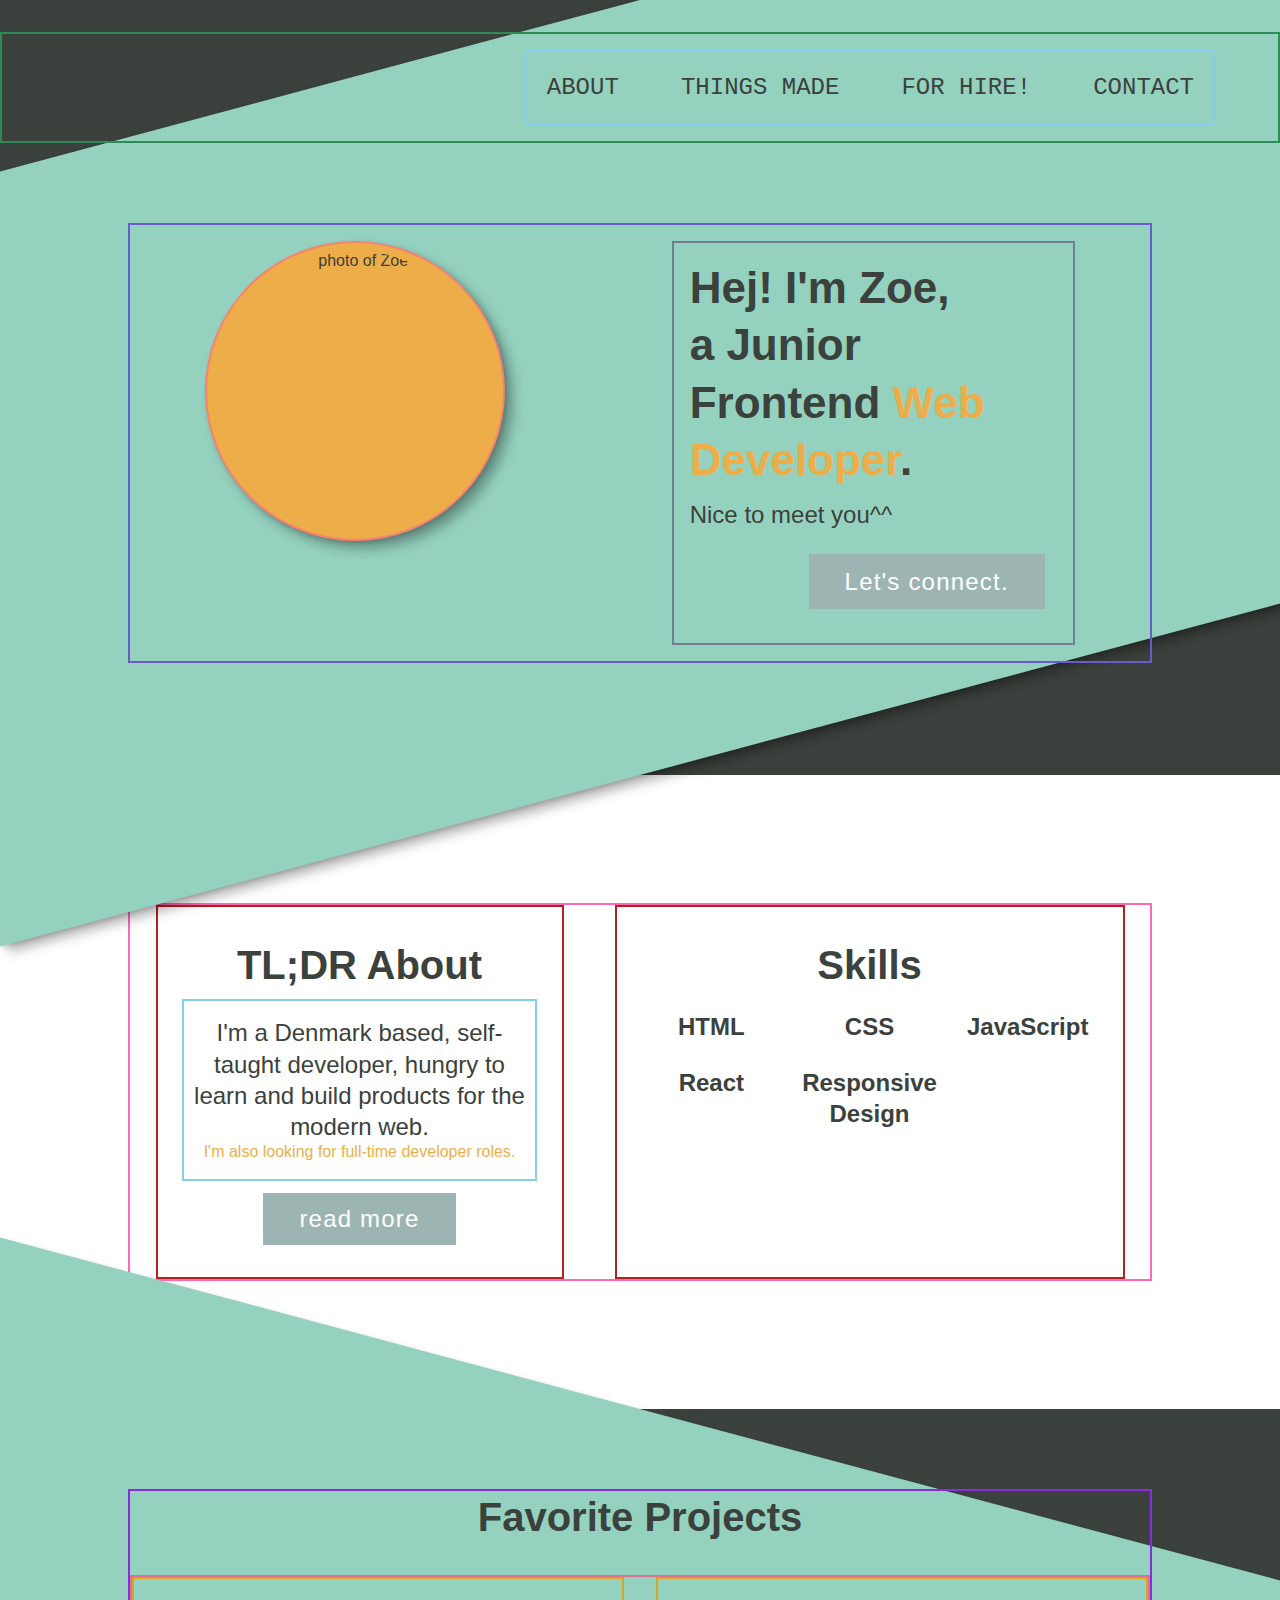
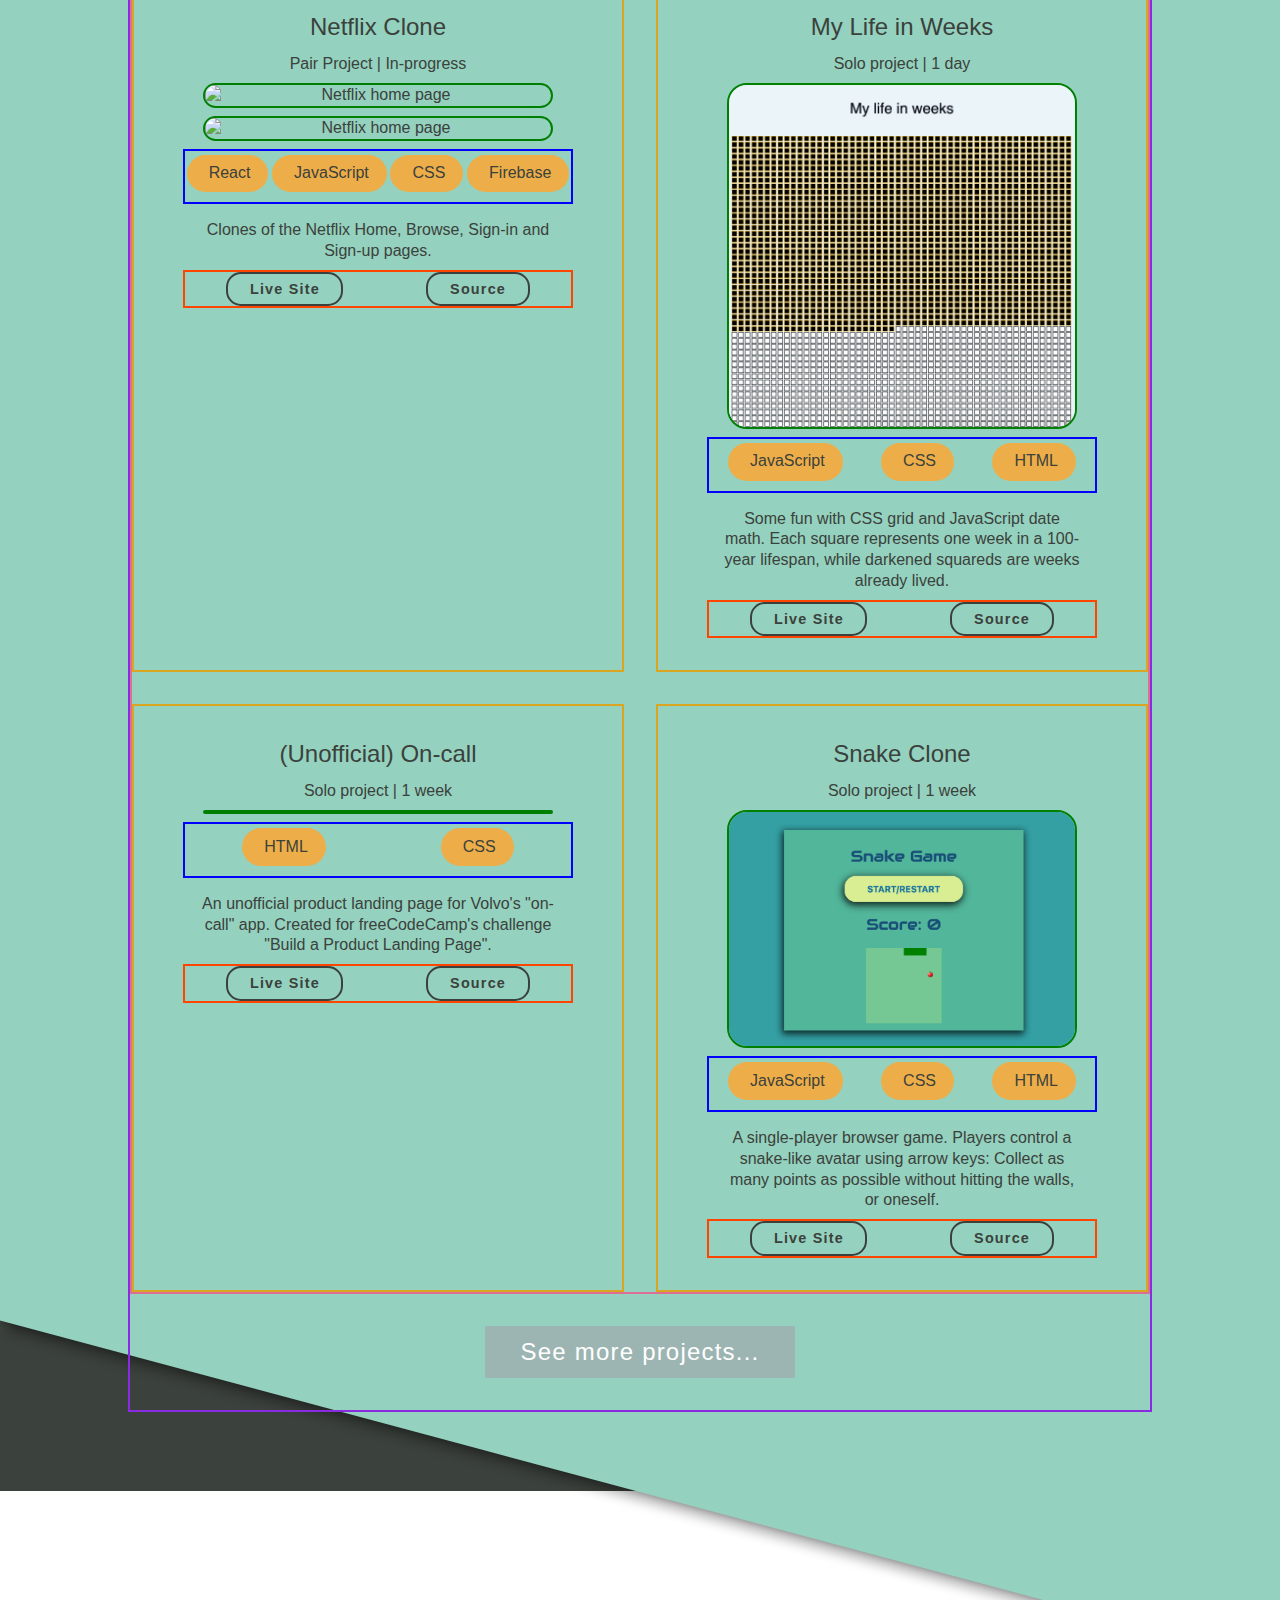
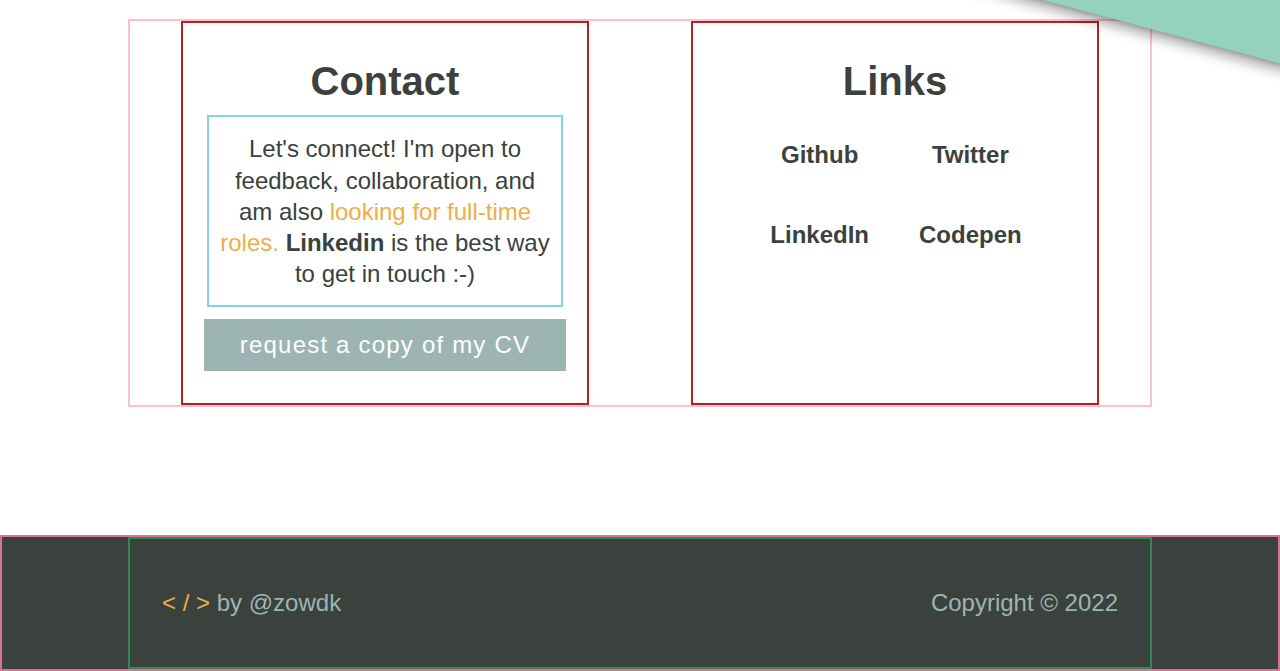
==== index.html @ 0bb4662d "add project thumbnails to home page" ====
<!DOCTYPE html>
<html lang="en">
  <head>
    <meta charset="UTF-8" />
    <meta http-equiv="X-UA-Compatible" content="IE=edge" />
    <meta name="viewport" content="width=device-width, initial-scale=1.0" />
    <title>💻 Home Page</title>
    <link rel="stylesheet" href="./css/styles.css" />

    <!-- font awesome icons go here -->
    <script
      src="https://kit.fontawesome.com/7f3b3d32f3.js"
      crossorigin="anonymous"
    ></script>
  </head>
  <body>
    <div class="diagonal-box-left">
      <div class="diagonal-box-left--content">
        <header>
          <!-- Navigation -->
          <nav class="nav">
            <ul class="nav__list flex">
              <li class="nav__list-item">
                <a href="#about" class="nav__link">About</a>
              </li>
              <li class="nav__list-item">
                <a href="./pages/projects.html" class="nav__link"
                  >Things Made</a
                >
              </li>
              <li class="nav__list-item">
                <a href="./pages/hire-me.html" class="nav__link">For hire!</a>
              </li>
              <li class="nav__list-item">
                <a href="#contact" class="nav__link">Contact</a>
              </li>
            </ul>
          </nav>
        </header>
        <!-- Section Intro -->
        <section class="section__intro" id="#">
          <div class="container-inner container-inner--hero">
            <div class="hero-content flex">
              <!-- <div class="hero-box__img"> -->
              <img
                class="hero-box__img"
                src="./img/misc/devzoe.jpg"
                alt="photo of Zoe"
              />
              <!-- </div> -->
              <div class="hero-box__text flex">
                <h1 class="section__title section__title--intro">
                  Hej! I'm Zoe, <br />
                  a Junior Frontend <span>Web Developer</span>.
                </h1>
                <p class="section__subtitle section__subtitle--intro">
                  Nice to meet you^^
                </p>
                <a href="#contact" class="btn btn-connect">Let's connect.</a>
              </div>
            </div>
          </div>
        </section>
      </div>
    </div>

    <!-- Section About -->

    <section class="section__about bg-light" id="about">
      <div class="container-inner container-inner--about flex">
        <!-- about -->
        <div class="about-box flex">
          <div class="about-box--title flex">
            <h2>TL;DR About</h2>
          </div>
          <div class="about-box--content">
            <div class="textbox">
              <p class="text-about">
                I'm a Denmark based, self-taught developer, hungry to learn and
                build products for the modern web.
              </p>
              <a class="link__hire-me accent-link" href="./pages/hire-me.html"
                ><p>I'm also looking for full-time developer roles.</p></a
              >
            </div>
          </div>
          <a href="./pages/about.html">
            <button class="btn btn--read-more">read more</button>
          </a>
        </div>
        <!-- skills -->
        <div class="skills-box flex">
          <div class="skills-box--title">
            <h2>Skills</h2>
          </div>
          <div class="skills-box--content">
            <div class="skills-table grid">
              <div class="skills-box-small flex">
                <i class="fa-brands fa-html5 skill-icon"></i>
                <h3 class="skill-name">HTML</h3>
              </div>
              <div class="skills-box-small flex">
                <i class="fa-brands fa-css3-alt skill-icon"></i>
                <h3 class="skill-name">CSS</h3>
              </div>
              <div class="skills-box-small flex">
                <i class="fa-brands fa-square-js skill-icon"></i>
                <h3 class="skill-name">JavaScript</h3>
              </div>
              <div class="skills-box-small flex">
                <i class="fab fa-react skill-icon"></i>
                <h3 class="skill-name">React</h3>
              </div>
              <div class="skills-box-small flex">
                <i class="fas fa-mobile-alt skill-icon"></i>
                <h3 class="skill-name">Responsive Design</h3>
              </div>
              <!-- <div class="skills-box-small flex">
                <i class="fas fa-universal-access skill-icon"></i>
                <h3 class="skill-name">Accessibility</h3>
              </div> -->
            </div>
            <!-- <a href="./pages/hire-me.html">
              <button class="btn btn--hire-me">things I'm good at</button>
            </a> -->
          </div>
        </div>
      </div>
    </section>

    <!-- Section Favorite Projects -->
    <div class="diagonal-box-right">
      <div class="diagonal-box-right--content">
        <section id="projects" class="featured-projects">
          <div class="container-inner container-inner--featured-projects">
            <div class="featured-projects--title">
              <h2 class="section__title">Favorite Projects</h2>
            </div>

            <div class="featured-projects--content grid">
              <!-- project 1 -->
              <div class="project-box flex">
                <div class="project-box-header">
                  <p class="project-header">Netflix Clone</p>
                  <p class="project-subheader">Pair Project | In-progress</p>
                </div>
                <!-- <div class="project-box-img-container"> -->
                <img
                  class="project-box-img-container project-box-img"
                  src="./img/projects/netflix-home.png"
                  alt="Netflix home page"
                />
                <img
                  class="project-box-img-container project-box-img"
                  src="./img/projects/netflix-sign-in.png"
                  alt="Netflix home page"
                />
                <!-- </div> -->
                <div class="project-box-tech-stack flex">
                  <div class="tech-icon flex">
                    <i class="fa-brands fa-react"></i>
                    <p class="tech-icon--name">React</p>
                  </div>
                  <div class="tech-icon flex">
                    <i class="fa-brands fa-square-js"></i>
                    <p class="tech-icon--name">JavaScript</p>
                  </div>
                  <div class="tech-icon flex">
                    <i class="fa-brands fa-css3-alt"></i>
                    <p class="tech-icon--name">CSS</p>
                  </div>
                  <div class="tech-icon flex">
                    <i class="fa-solid fa-fire"></i>
                    <p class="tech-icon--name">Firebase</p>
                  </div>
                </div>
                <div class="project-box-description-container">
                  <p class="project-box-description">
                    Clones of the Netflix Home, Browse, Sign-in and Sign-up
                    pages.
                  </p>
                </div>
                <div class="project-box-btn-container flex">
                  <a href="#" target="_blank">
                    <button class="btn project-btn">
                      <div class="btn-icon">
                        <i class="fa-regular fa-share-from-square"></i>
                      </div>
                      <p>Live Site</p>
                    </button>
                  </a>
                  <a href="#" target="_blank">
                    <button class="btn project-btn">
                      <div class="btn-icon">
                        <i class="fa-brands fa-github"></i>
                      </div>
                      <p>Source</p>
                    </button>
                  </a>
                </div>
              </div>

              <!-- project 2 -->
              <div class="project-box flex">
                <div class="project-box-header">
                  <p class="project-header">My Life in Weeks</p>
                  <p class="project-subheader">Solo project | 1 day</p>
                </div>
                <!-- <div class="project-box-img-container"> -->
                <img
                  class="project-box-img-container project-box-img"
                  src="./img/projects/my-life-in-weeks.png"
                  alt=""
                />
                <!-- </div> -->
                <div class="project-box-tech-stack flex">
                  <div class="tech-icon flex">
                    <i class="fa-brands fa-square-js"></i>
                    <p class="tech-icon--name">JavaScript</p>
                  </div>
                  <div class="tech-icon flex">
                    <i class="fa-brands fa-css3-alt"></i>
                    <p class="tech-icon--name">CSS</p>
                  </div>
                  <div class="tech-icon flex">
                    <i class="fa-brands fa-html5"></i>
                    <p class="tech-icon--name">HTML</p>
                  </div>
                </div>
                <div class="project-box-description-container">
                  <p class="project-box-description">
                    Some fun with CSS grid and JavaScript date math. Each square
                    represents one week in a 100-year lifespan, while darkened
                    squareds are weeks already lived.
                  </p>
                </div>
                <div class="project-box-btn-container flex">
                  <a href="#" target="_blank">
                    <button class="btn project-btn">
                      <div class="btn-icon">
                        <i class="fa-regular fa-share-from-square"></i>
                      </div>
                      <p>Live Site</p>
                    </button>
                  </a>
                  <a href="#" target="_blank">
                    <button class="btn project-btn">
                      <div class="btn-icon">
                        <i class="fa-brands fa-github"></i>
                      </div>
                      <p>Source</p>
                    </button>
                  </a>
                </div>
              </div>

              <!-- project 3 -->
              <div class="project-box flex">
                <div class="project-box-header">
                  <p class="project-header">(Unofficial) On-call</p>
                  <p class="project-subheader">Solo project | 1 week</p>
                </div>
                <!-- <div class="project-box-img-container"> -->
                <img
                  class="project-box-img-container project-box-img"
                  src="./img/projects/on-call.png"
                  alt=""
                />
                <!-- </div> -->
                <div class="project-box-tech-stack flex">
                  <div class="tech-icon flex">
                    <i class="fa-brands fa-html5"></i>
                    <p class="tech-icon--name">HTML</p>
                  </div>
                  <div class="tech-icon flex">
                    <i class="fa-brands fa-css3-alt"></i>
                    <p class="tech-icon--name">CSS</p>
                  </div>
                </div>
                <div class="project-box-description-container">
                  <p class="project-box-description">
                    An unofficial product landing page for Volvo's "on-call"
                    app. Created for freeCodeCamp's challenge "Build a Product
                    Landing Page".
                  </p>
                </div>
                <div class="project-box-btn-container flex">
                  <a href="#" target="_blank">
                    <button class="btn project-btn">
                      <div class="btn-icon">
                        <i class="fa-regular fa-share-from-square"></i>
                      </div>
                      <p>Live Site</p>
                    </button>
                  </a>
                  <a href="#" target="_blank">
                    <button class="btn project-btn">
                      <div class="btn-icon">
                        <i class="fa-brands fa-github"></i>
                      </div>
                      <p>Source</p>
                    </button>
                  </a>
                </div>
              </div>

              <!-- project 4 -->
              <div class="project-box flex">
                <div class="project-box-header">
                  <p class="project-header">Snake Clone</p>
                  <p class="project-subheader">Solo project | 1 week</p>
                </div>
                <!-- <div class="project-box-img-container"> -->
                <img
                  class="project-box-img-container project-box-img"
                  src="./img/projects/snake-game.png"
                  alt=""
                />
                <!-- </div> -->
                <div class="project-box-tech-stack flex">
                  <div class="tech-icon flex">
                    <i class="fa-brands fa-square-js"></i>
                    <p class="tech-icon--name">JavaScript</p>
                  </div>
                  <div class="tech-icon flex">
                    <i class="fa-brands fa-css3-alt"></i>
                    <p class="tech-icon--name">CSS</p>
                  </div>
                  <div class="tech-icon flex">
                    <i class="fa-brands fa-html5"></i>
                    <p class="tech-icon--name">HTML</p>
                  </div>
                </div>
                <div class="project-box-description-container">
                  <p class="project-box-description">
                    A single-player browser game. Players control a snake-like
                    avatar using arrow keys: Collect as many points as possible
                    without hitting the walls, or oneself.
                  </p>
                </div>
                <div class="project-box-btn-container flex">
                  <a href="#" target="_blank">
                    <button class="btn project-btn">
                      <div class="btn-icon">
                        <i class="fa-regular fa-share-from-square"></i>
                      </div>
                      <p>Live Site</p>
                    </button>
                  </a>
                  <a href="#" target="_blank">
                    <button class="btn project-btn">
                      <div class="btn-icon">
                        <i class="fa-brands fa-github"></i>
                      </div>
                      <p>Source</p>
                    </button>
                  </a>
                </div>
              </div>
            </div>

            <!-- see more projects? -->
            <div class="project-box-footer">
              <a href="#">
                <button class="btn btn-portfolio">See more projects...</button>
              </a>
            </div>
          </div>
        </section>
      </div>
    </div>

    <!-- Section Contact -->
    <section class="section__contact bg-light" id="contact">
      <div class="container-inner container-inner--contact flex">
        <!-- Contact -->
        <div class="contact-box flex">
          <div class="contact-box--title">
            <h2>Contact</h2>
          </div>
          <div class="contact-box--content">
            <div class="textbox">
              <p class="text-contact">
                Let's connect! I'm open to feedback, collaboration, and am
                also<a class="link__hire-me" href="./pages/hire-me.html">
                  looking for full-time roles.</a
                >

                <a href="https://www.linkedin.com/in/zoemolivier/"
                  ><strong>Linkedin</strong></a
                >
                is the best way to get in touch :-)
              </p>
            </div>
          </div>
          <a href="#">
            <button class="btn btn--contact">request a copy of my CV</button>
          </a>
        </div>
        <!-- Links -->
        <div class="links-box flex">
          <div class="links-box--title">
            <h2>Links</h2>
          </div>
          <div class="links-box--content">
            <div class="links-table grid">
              <a href="https://github.com/zowdk">
                <div class="link-box-small flex">
                  <i class="fa-brands fa-github social-icon"></i>
                  <h3 class="link-name">Github</h3>
                </div>
              </a>
              <a href="https://twitter.com/zowdk">
                <div class="link-box-small flex">
                  <i class="fa-brands fa-twitter social-icon"></i>
                  <h3 class="link-name">Twitter</h3>
                </div>
              </a>
              <a href="https://www.linkedin.com/in/zoemolivier/">
                <div class="link-box-small flex">
                  <i class="fa-brands fa-linkedin social-icon"></i>
                  <h3 class="link-name">LinkedIn</h3>
                </div>
              </a>
              <a href="https://codepen.io/zowdk">
                <div class="link-box-small flex">
                  <i class="fa-brands fa-codepen social-icon"></i>
                  <h3 class="link-name">Codepen</h3>
                </div>
              </a>
            </div>
            <!-- <a href="./pages/hire-me.html">
              <button class="btn btn--hire-me">
                think we could work together?
              </button>
            </a> -->
          </div>
        </div>
      </div>
    </section>

    <!-- Section Footer -->
    <footer class="footer">
      <div class="container-inner container-inner--footer">
        <div class="copyright flex">
          <div class="copyright-text">
            <span> &lt; / &gt;</span> by
            <a href="https://twitter.com/zowdk">@zowdk</a>
          </div>
          <div class="copyright-date">Copyright © 2022</div>
        </div>
      </div>
    </footer>

    <script src="./js/index.js"></script>
  </body>
</html>
---- css/styles.css ----
/* Quick & Clean Resets */
* {
  box-sizing: border-box;
  margin: 0;
  padding: 0;
}

/* Custom Properties */

:root {
  --ff-primary: "Source Sans Pro", sans-serif;
  --ff-secondary: "Source Code Pro", monospace;

  --fw-reg: 300;
  --fw-bold: 900;

  --clr-light: #fff;
  --clr-dark: #3b413c;

  --clr-accent-200: #daf0ee;
  --clr-accent-300: #9db5b2;
  --clr-accent-400: #94d1be;
  --clr-accent-500: #edae49;

  --fs-h1: 2.75rem;
  --fs-h2: 2.5rem;
  --fs-h3: 1.5rem;
  --fs-body: 1rem;

  --bs: 0.5em 0.5em 0.75em rgba(0, 0, 0, 0.3),
    0.125em 0.125em 0.25em rgba(0, 0, 0, 0.15);
}

/* General Styles */

body {
  background-color: var(--clr-dark);
  color: var(--clr-dark);
  font-family: var(--ff-primary);
  font-size: var(--fs-body);
  line-height: 1.3;
  text-align: center;
}
section {
  padding: 5em 2em;
  width: 100%;
}
.container-inner {
  margin: 0 auto;
  width: 80vw;
}
img {
  width: 100%;
  display: block;
}
strong {
  font-weight: var(--fw-bold);
}
/* Component Classes */
.flex {
  display: flex;
}
.grid {
  display: grid;
}
.bg-light {
  background-color: var(--clr-light);
}
/* Buttons */
.btn {
  display: inline-block;
  padding: 0.5em 1.5em;
  background-color: var(--clr-accent-300);
  color: var(--clr-light);
  cursor: pointer;
  font-size: 0.9rem;
  letter-spacing: 1.2px;
  transition: transform 200ms ease-in-out;
  text-decoration: none;
  border: none;
}
.btn:hover,
.btn:focus {
  transform: scale(1.1);
}

/* Typography */
h1 {
  font-size: var(--fs-h1);
}
h2 {
  font-size: var(--fs-h2);
}
h3 {
  font-size: var(--fs-h3);
}
a {
  text-decoration: none;
  color: inherit;
}

.section__title {
  margin-bottom: 0.25em;
}
.section__subtitle {
  font-size: var(--fs-h3);
  margin-bottom: 0.25em;
}
span {
  color: var(--clr-accent-500);
}

/* Header */
header {
  border: 2px solid seagreen;
  padding: 1em;
}
.nav {
  width: 90vw;
  margin: 0 auto;
}
.nav__list {
  list-style-type: none;
  border: 2px solid skyblue;
  padding: 0.5em;
  justify-content: space-between;
  width: 60%;
  margin-left: auto;
}
.nav__list-item {
  font-size: var(--fs-h3);
  justify-content: space-between;
  font-family: var(--ff-secondary);
  padding: 0.5em;
  text-transform: uppercase;
  transition: transform 200ms ease-in-out;
}
.nav__list-item:focus,
.nav__list-item:hover {
  background-color: var(--clr-accent-500);
}

/* Intro */
.hero-content {
  border: 2px solid slateblue;
  padding: 1em;
  column-gap: 3em;
  justify-content: space-around;
}
.hero-box__img {
  border: 2px solid salmon;
  padding: 0.5em;
  width: 300px;
  height: 300px;
  border-radius: 50%;
  box-shadow: var(--bs);
  background: var(--clr-accent-500);
}
.hero-box__text {
  border: 2px solid slategray;
  padding: 1em;
  text-align: left;
  flex-direction: column;
}
.section__title--intro {
  max-width: 15ch;
}
.btn-connect {
  margin-block: 0.75em;
  margin-right: 0.5em;
  width: fit-content;
  align-self: flex-end;
  font-size: var(--fs-h3);
}
.diagonal-box-left {
  position: relative;
  background: var(--clr-accent-400);
  /* background: linear-gradient(315deg, var(--clr-light), var(--clr-accent-400)); */
  /* background: linear-gradient(315deg, #f0027f, #75489f); */
  transform: skewY(-15deg);
  padding-block: 2em;
  box-shadow: var(--bs);
}
.diagonal-box-left--content {
  transform: skewY(15deg);
}

.diagonal-box-right {
  position: relative;
  background-color: var(--clr-accent-400);
  transform: skewY(15deg);
  box-shadow: var(--bs);
}
.diagonal-box-right--content {
  transform: skewY(-15deg);
}

/* Section About */
.section__about {
  padding-block: 8em;
}
.container-inner--about {
  flex-direction: row;
  border: 2px solid hotpink;
  justify-content: space-around;
}
/* todo: make a generic BOX style rule? */
.about-box,
.skills-box {
  flex-direction: column;
  align-items: center;
  border: 2px solid firebrick;
  width: 40%;
  padding-block: 2em;
  padding-inline: 1em;
}
/* todo: update this style rule on other pages */
.text-about {
  font-size: var(--fs-h3);
}
.skills-box {
  width: 50%;
}

.about-box--content {
  border: 2px solid skyblue;
  max-width: 40ch;
  padding: 1em 0.5em;
  font-weight: 200;
}

.about-box--title,
.skills-box--title {
  margin-bottom: 0.5em;
}

.btn--read-more,
.btn--hire-me {
  margin-top: 0.5em;
  font-size: var(--fs-h3);
}
.skills-table {
  grid-template-columns: repeat(3, 1fr);
}

.skills-box-small {
  flex-direction: column;
  font-size: var(--fs-h3);
  padding: 0.5em;
}
.skill-icon {
  font-size: var(--fs-h1);
}
/* Section Favorite Projects */
.container-inner--featured-projects {
  border: 2px solid blueviolet;
}
.featured-projects--title {
  margin-bottom: 2em;
}
.featured-projects--content {
  border: 2px solid palevioletred;
  grid-template-columns: 1fr 1fr;
  grid-gap: 2em;
}
.project-box {
  flex-direction: column;
  align-items: center;
  border: 2px solid goldenrod;
  padding-block: 2em;
}
.project-header {
  font-size: var(--fs-h3);
  margin-bottom: 0.5em;
}
.project-subheader {
  margin-bottom: 0.5em;
}

.project-box-img-container {
  width: 350px;
  height: auto;
  border: 2px solid green;
  border-radius: 20px;
  margin-bottom: 0.5em;
}
.project-box-tech-stack {
  justify-content: space-around;
  flex-wrap: wrap;
  border: 2px solid blue;
  width: 80%;
  padding-block: 0.25em;
  margin-bottom: 0.5em;
}
.tech-icon {
  flex-direction: row;
  font-size: var(--fs-h3);
  background-color: var(--clr-accent-500);
  padding: 0.35em 0.75em;
  border-radius: 25px;
  margin-bottom: 0.25em;
  align-items: center;
}

.tech-icon--name {
  font-size: var(--fs-body);
  margin-left: 0.25em;
}
.project-box-description {
  max-width: 40ch;
  margin-block: 0.5em;
}
.project-box-btn-container {
  border: 2px solid orangered;
  width: 80%;
  justify-content: space-around;
}
.project-btn {
  background-color: inherit;
  color: var(--clr-dark);
  border: 2.5px solid var(--clr-dark);
  border-radius: 15px;
  font-weight: var(--fw-bold);
}
.btn-icon {
  font-size: var(--fs-h3);
}
.project-box-footer {
  margin-block: 2em;
}
.btn-portfolio {
  font-size: var(--fs-h3);
}
/* Section Contact */
.section__contact {
  padding-block: 8em;
}
.container-inner--contact {
  border: 2px solid pink;
  flex-direction: row;
  justify-content: space-around;
}
.social-icon {
  font-size: var(--fs-h2);
}
.contact-box,
.links-box {
  flex-direction: column;
  align-items: center;
  border: 2px solid firebrick;
  width: 40%;
  padding-block: 2em;
  padding-inline: 1em;
}
.contact-box--content {
  border: 2px solid skyblue;
  max-width: 40ch;
  padding: 1em 0.5em;
}

/* todo: apply changes to other pages */
.text-contact {
  font-weight: 200;
  font-size: var(--fs-h3);
}
.link__hire-me {
  color: var(--clr-accent-500);
}
.contact-box--title,
.links-box--title {
  margin-bottom: 0.5em;
}
.btn--contact,
.btn--hire-me {
  margin-top: 0.5em;
  font-size: var(--fs-h3);
}
.links-table {
  grid-template-columns: repeat(2, 1fr);
}
.link-box-small {
  flex-direction: column;
  font-size: var(--fs-h3);
  padding: 1em;
}

/* Footer */
footer {
  border: 2px solid palevioletred;
  background: var(--clr-dark);
  color: var(--clr-accent-300);
}
.container-inner--footer {
  border: 2px solid seagreen;
  flex-direction: row;
  padding: 3em 2em;
}
.copyright {
  justify-content: space-between;
  font-size: var(--fs-h3);
}
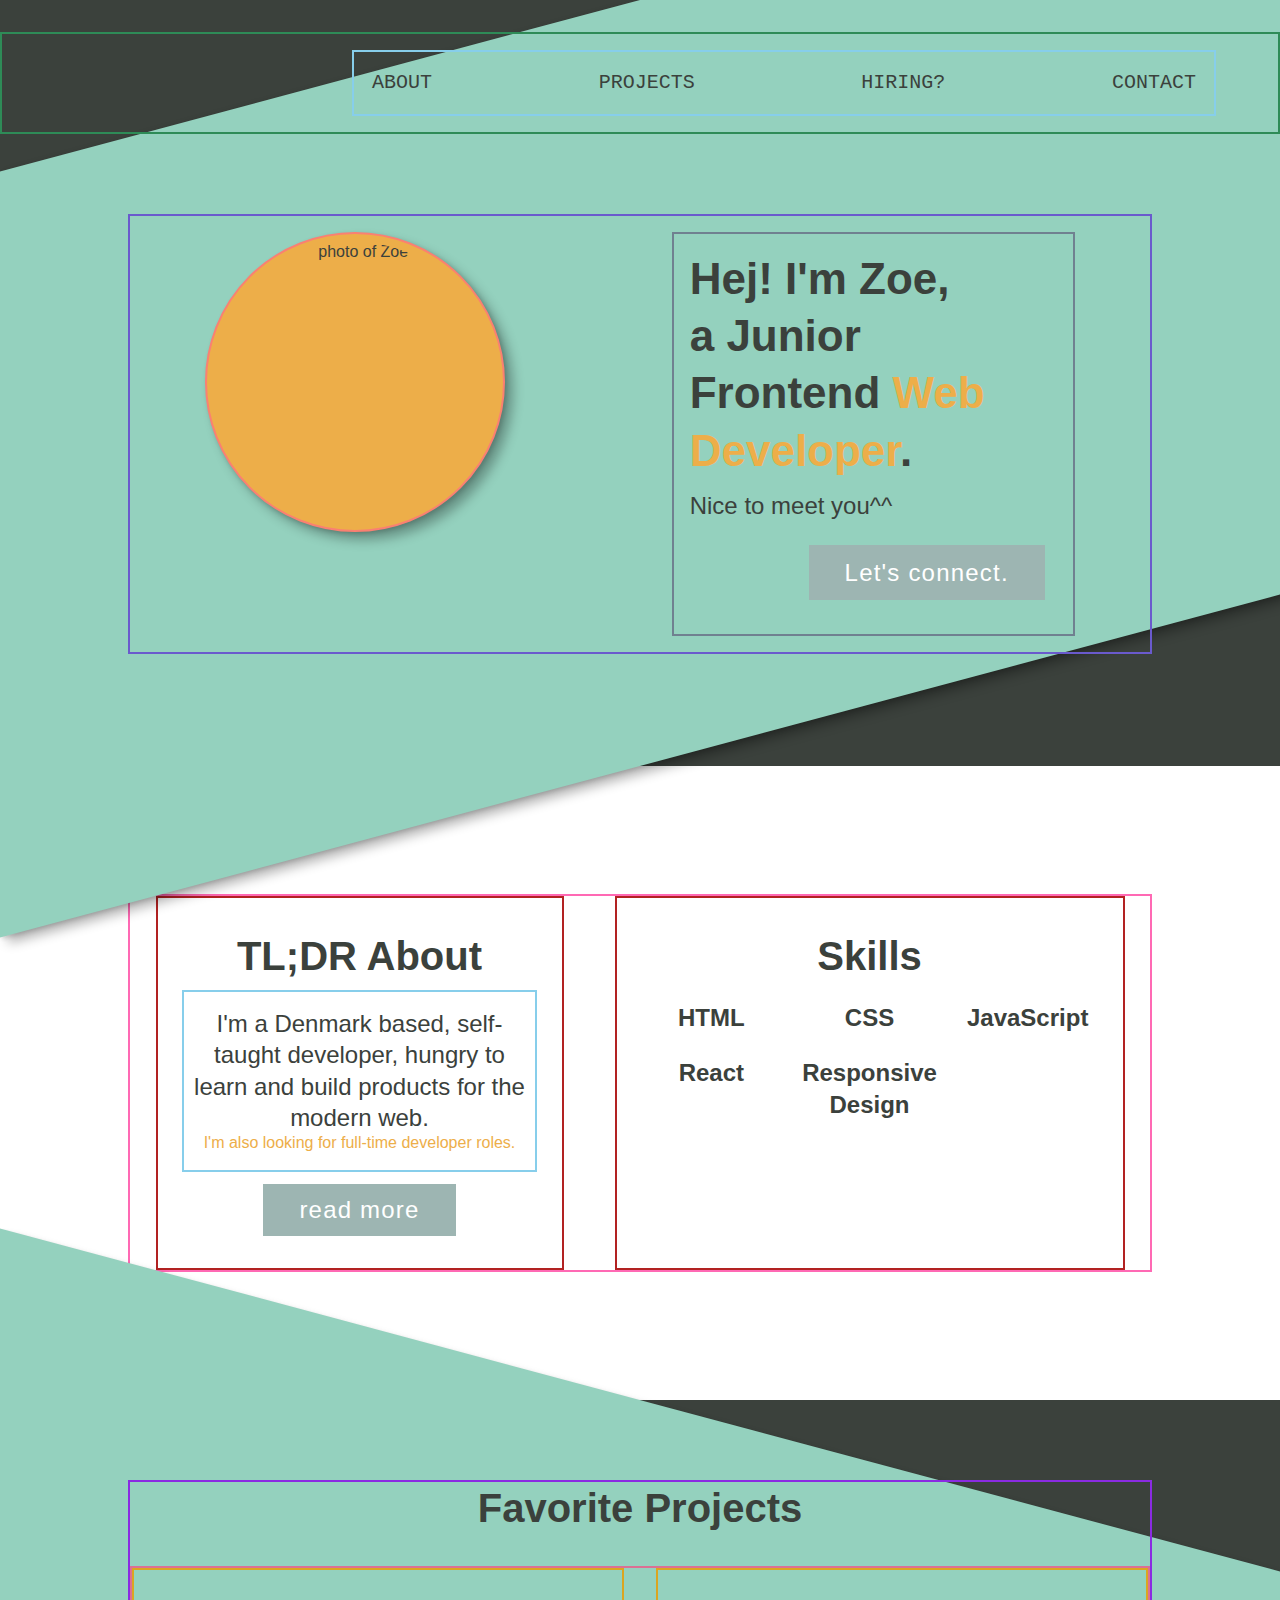
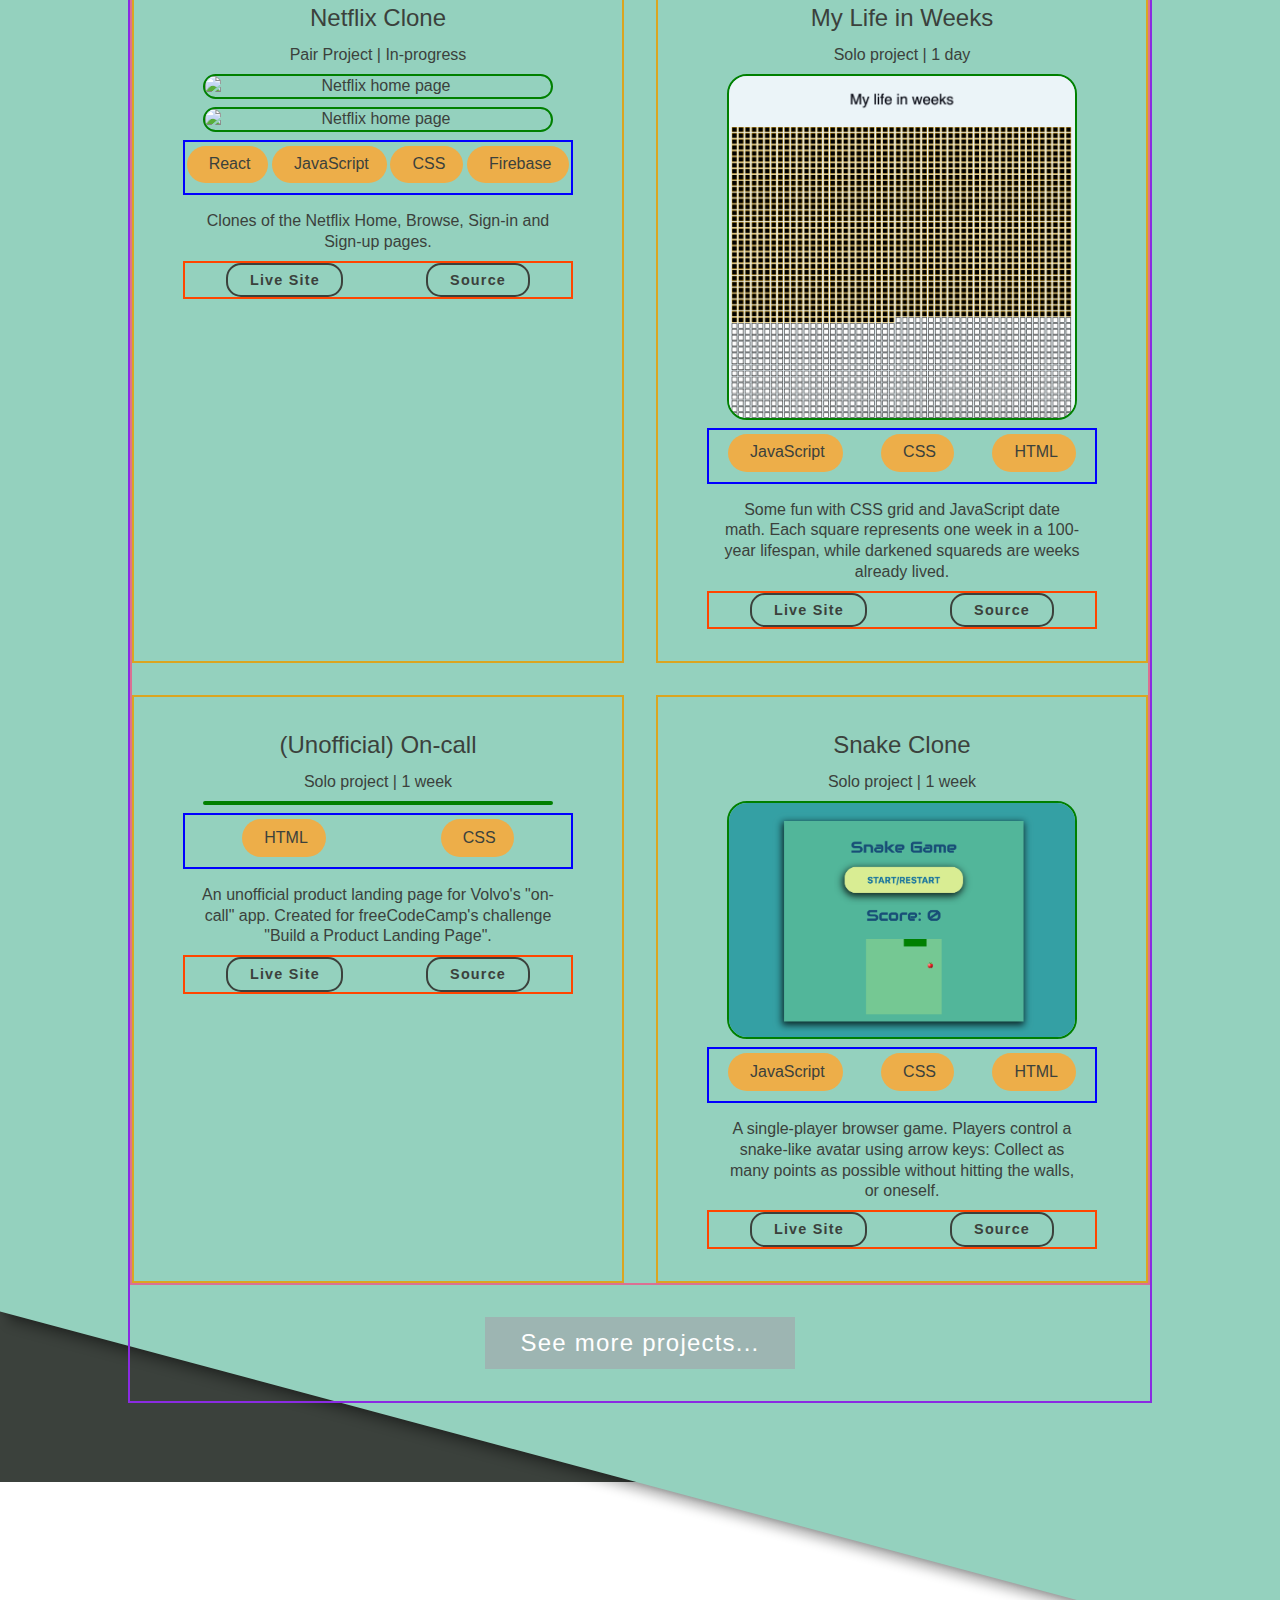
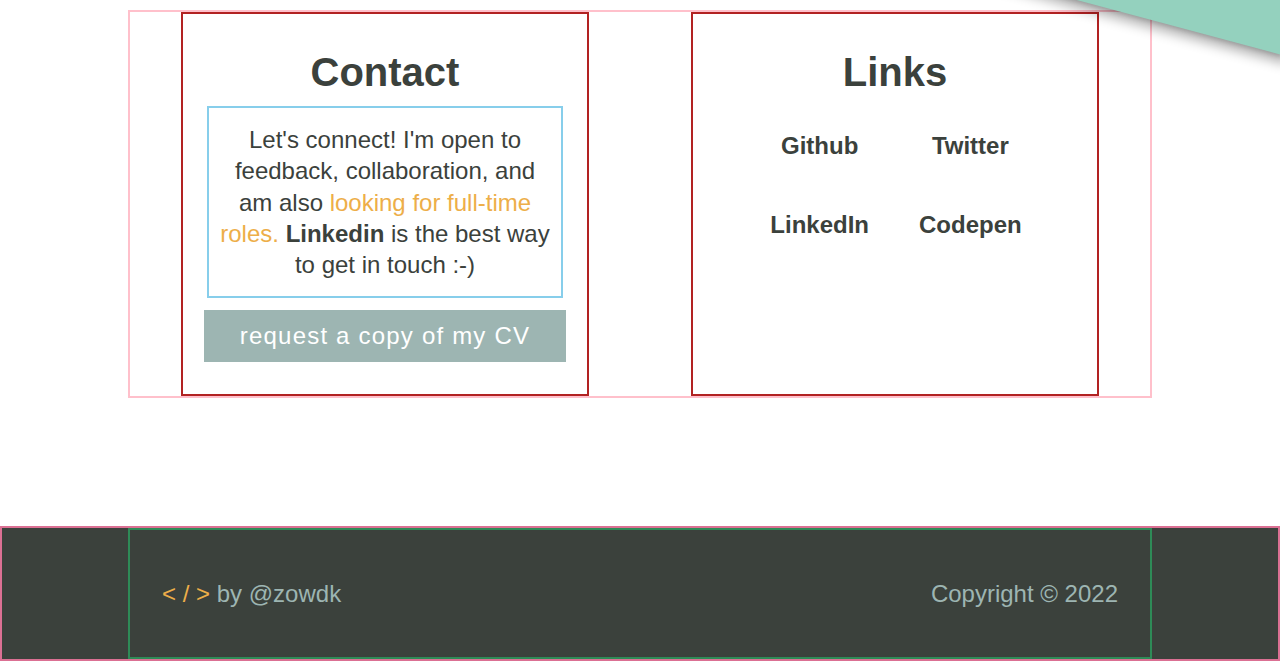
==== commit ea47a6dd: "make nav more responsive" ====
--- a/index.html
+++ b/index.html
@@ -24,12 +24,10 @@
                 <a href="#about" class="nav__link">About</a>
               </li>
               <li class="nav__list-item">
-                <a href="./pages/projects.html" class="nav__link"
-                  >Things Made</a
-                >
+                <a href="./pages/projects.html" class="nav__link">Projects</a>
               </li>
               <li class="nav__list-item">
-                <a href="./pages/hire-me.html" class="nav__link">For hire!</a>
+                <a href="./pages/hire-me.html" class="nav__link">Hiring?</a>
               </li>
               <li class="nav__list-item">
                 <a href="#contact" class="nav__link">Contact</a>
@@ -235,7 +233,10 @@
                   </p>
                 </div>
                 <div class="project-box-btn-container flex">
-                  <a href="#" target="_blank">
+                  <a
+                    href="https://zowdk.github.io/my-life-in-weeks/"
+                    target="_blank"
+                  >
                     <button class="btn project-btn">
                       <div class="btn-icon">
                         <i class="fa-regular fa-share-from-square"></i>
@@ -243,7 +244,10 @@
                       <p>Live Site</p>
                     </button>
                   </a>
-                  <a href="#" target="_blank">
+                  <a
+                    href="https://github.com/zowdk/my-life-in-weeks"
+                    target="_blank"
+                  >
                     <button class="btn project-btn">
                       <div class="btn-icon">
                         <i class="fa-brands fa-github"></i>
@@ -285,7 +289,10 @@
                   </p>
                 </div>
                 <div class="project-box-btn-container flex">
-                  <a href="#" target="_blank">
+                  <a
+                    href="https://zowdk.github.io/responsive-web-design/product-landing-pages/on-call/"
+                    target="_blank"
+                  >
                     <button class="btn project-btn">
                       <div class="btn-icon">
                         <i class="fa-regular fa-share-from-square"></i>
@@ -293,7 +300,10 @@
                       <p>Live Site</p>
                     </button>
                   </a>
-                  <a href="#" target="_blank">
+                  <a
+                    href="https://github.com/zowdk/responsive-web-design/tree/main/product-landing-pages/on-call"
+                    target="_blank"
+                  >
                     <button class="btn project-btn">
                       <div class="btn-icon">
                         <i class="fa-brands fa-github"></i>
@@ -339,7 +349,7 @@
                   </p>
                 </div>
                 <div class="project-box-btn-container flex">
-                  <a href="#" target="_blank">
+                  <a href="http://zow.dk/snake-game.html" target="_blank">
                     <button class="btn project-btn">
                       <div class="btn-icon">
                         <i class="fa-regular fa-share-from-square"></i>
@@ -347,7 +357,10 @@
                       <p>Live Site</p>
                     </button>
                   </a>
-                  <a href="#" target="_blank">
+                  <a
+                    href="https://github.com/zowdk/zow.dk/blob/master/snake-game.html"
+                    target="_blank"
+                  >
                     <button class="btn project-btn">
                       <div class="btn-icon">
                         <i class="fa-brands fa-github"></i>
--- a/css/styles.css
+++ b/css/styles.css
@@ -30,6 +30,14 @@
   --bs: 0.5em 0.5em 0.75em rgba(0, 0, 0, 0.3),
     0.125em 0.125em 0.25em rgba(0, 0, 0, 0.15);
 }
+/* @media (max-width: 960px) {
+  :root {
+    --fs-h1: 2.5rem;
+    --fs-h2: 2.25rem;
+    --fs-h3: 1.25rem;
+    --fs-body: 1rem;
+  }
+} */
 
 /* General Styles */
 
@@ -124,11 +132,11 @@
   border: 2px solid skyblue;
   padding: 0.5em;
   justify-content: space-between;
-  width: 60%;
+  width: 90%;
   margin-left: auto;
 }
 .nav__list-item {
-  font-size: var(--fs-h3);
+  font-size: 0.9rem;
   justify-content: space-between;
   font-family: var(--ff-secondary);
   padding: 0.5em;
@@ -139,8 +147,19 @@
 .nav__list-item:hover {
   background-color: var(--clr-accent-500);
 }
-
-/* Intro */
+@media (min-width: 600px) {
+  .nav__list {
+    width: 85%;
+  }
+  .nav__list-item {
+    font-size: 1.25rem;
+  }
+}
+@media (min-width: 1000px) {
+  .nav__list {
+    max-width: 75%;
+  }
+} /* @media (max-width: 600px) { .nav__list-item { font-size: 1rem; } } */ /* @media (max-width: 1220px) { .nav__list-item { font-size: 1.25rem; } } */ /* Intro */
 .hero-content {
   border: 2px solid slateblue;
   padding: 1em;
@@ -399,3 +418,16 @@
   justify-content: space-between;
   font-size: var(--fs-h3);
 }
+
+/* @media (max-width: 1035px) {
+  .hero-content,
+  .container-inner--about,
+  .container-inner--contact {
+    flex-direction: column;
+  }
+  .featured-projects--content {
+    grid-template-columns: 1fr;
+  }
+  .hero-content {
+  }
+} */
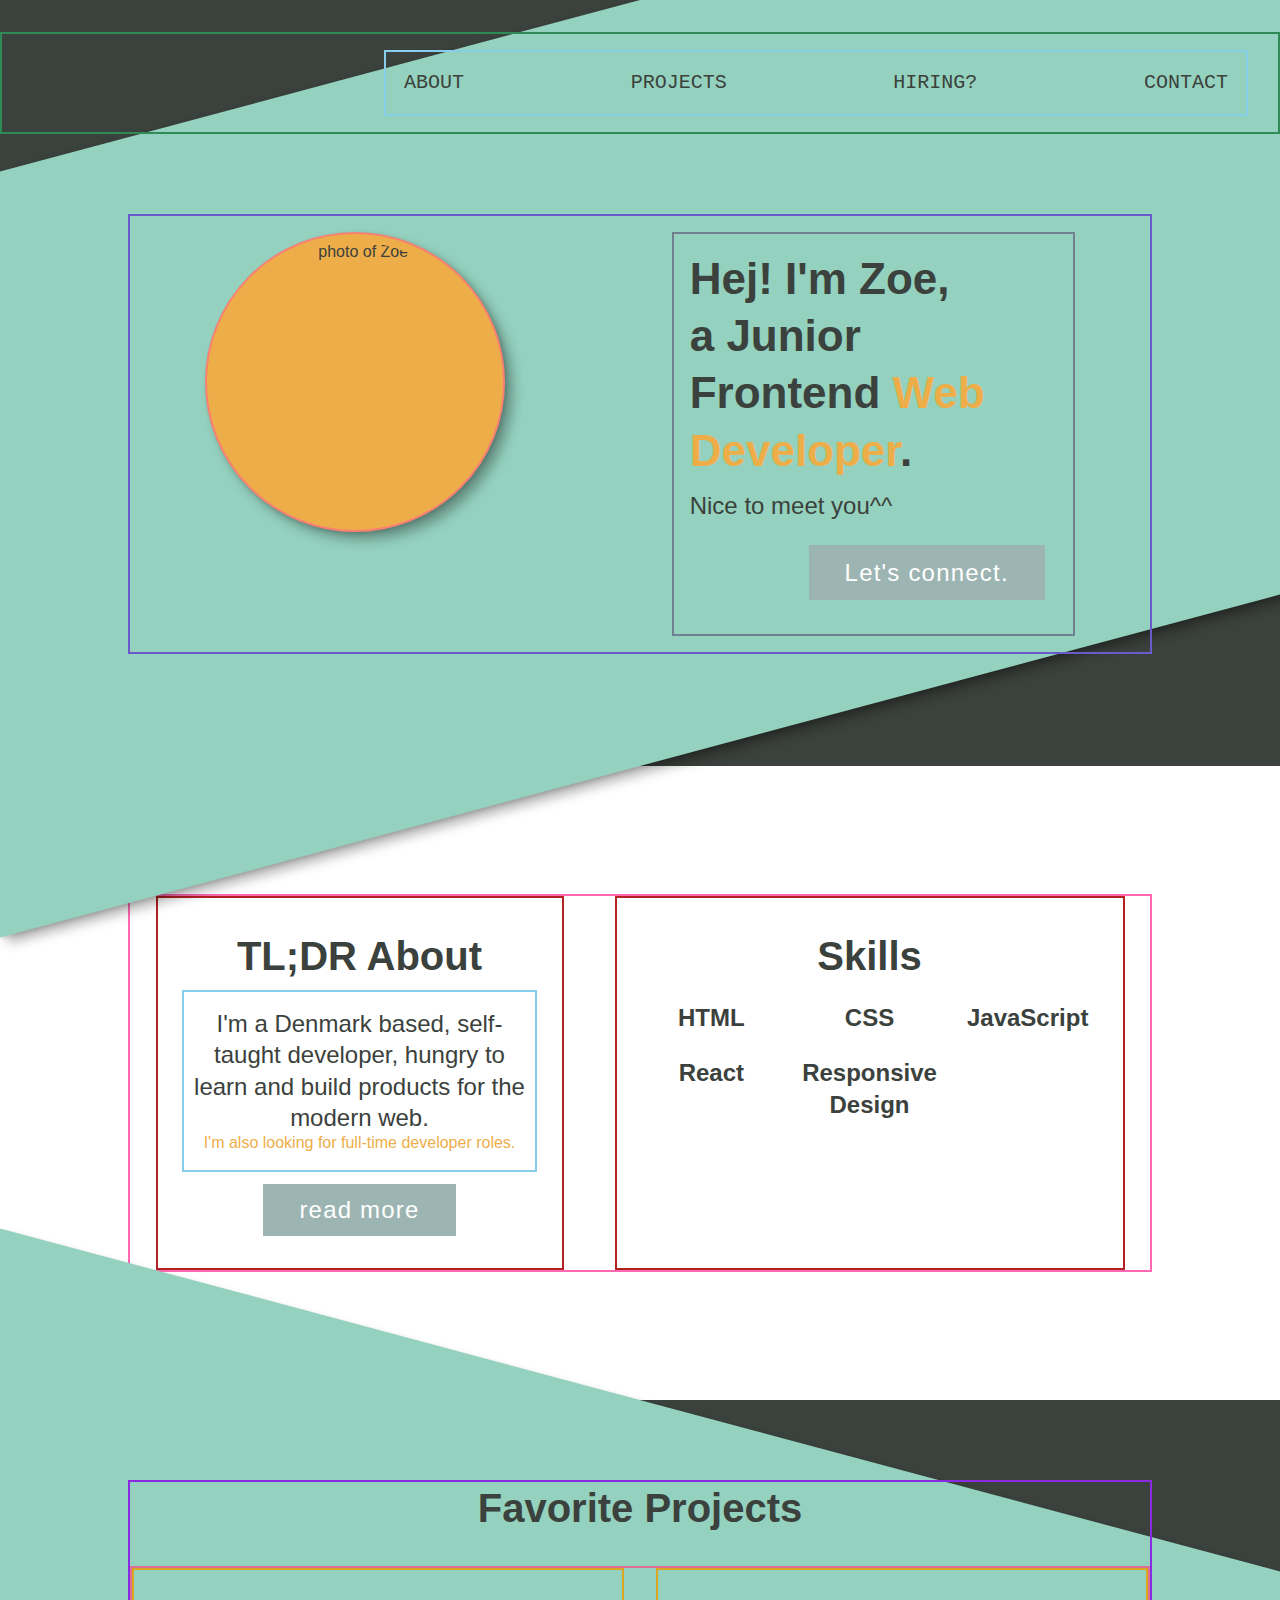
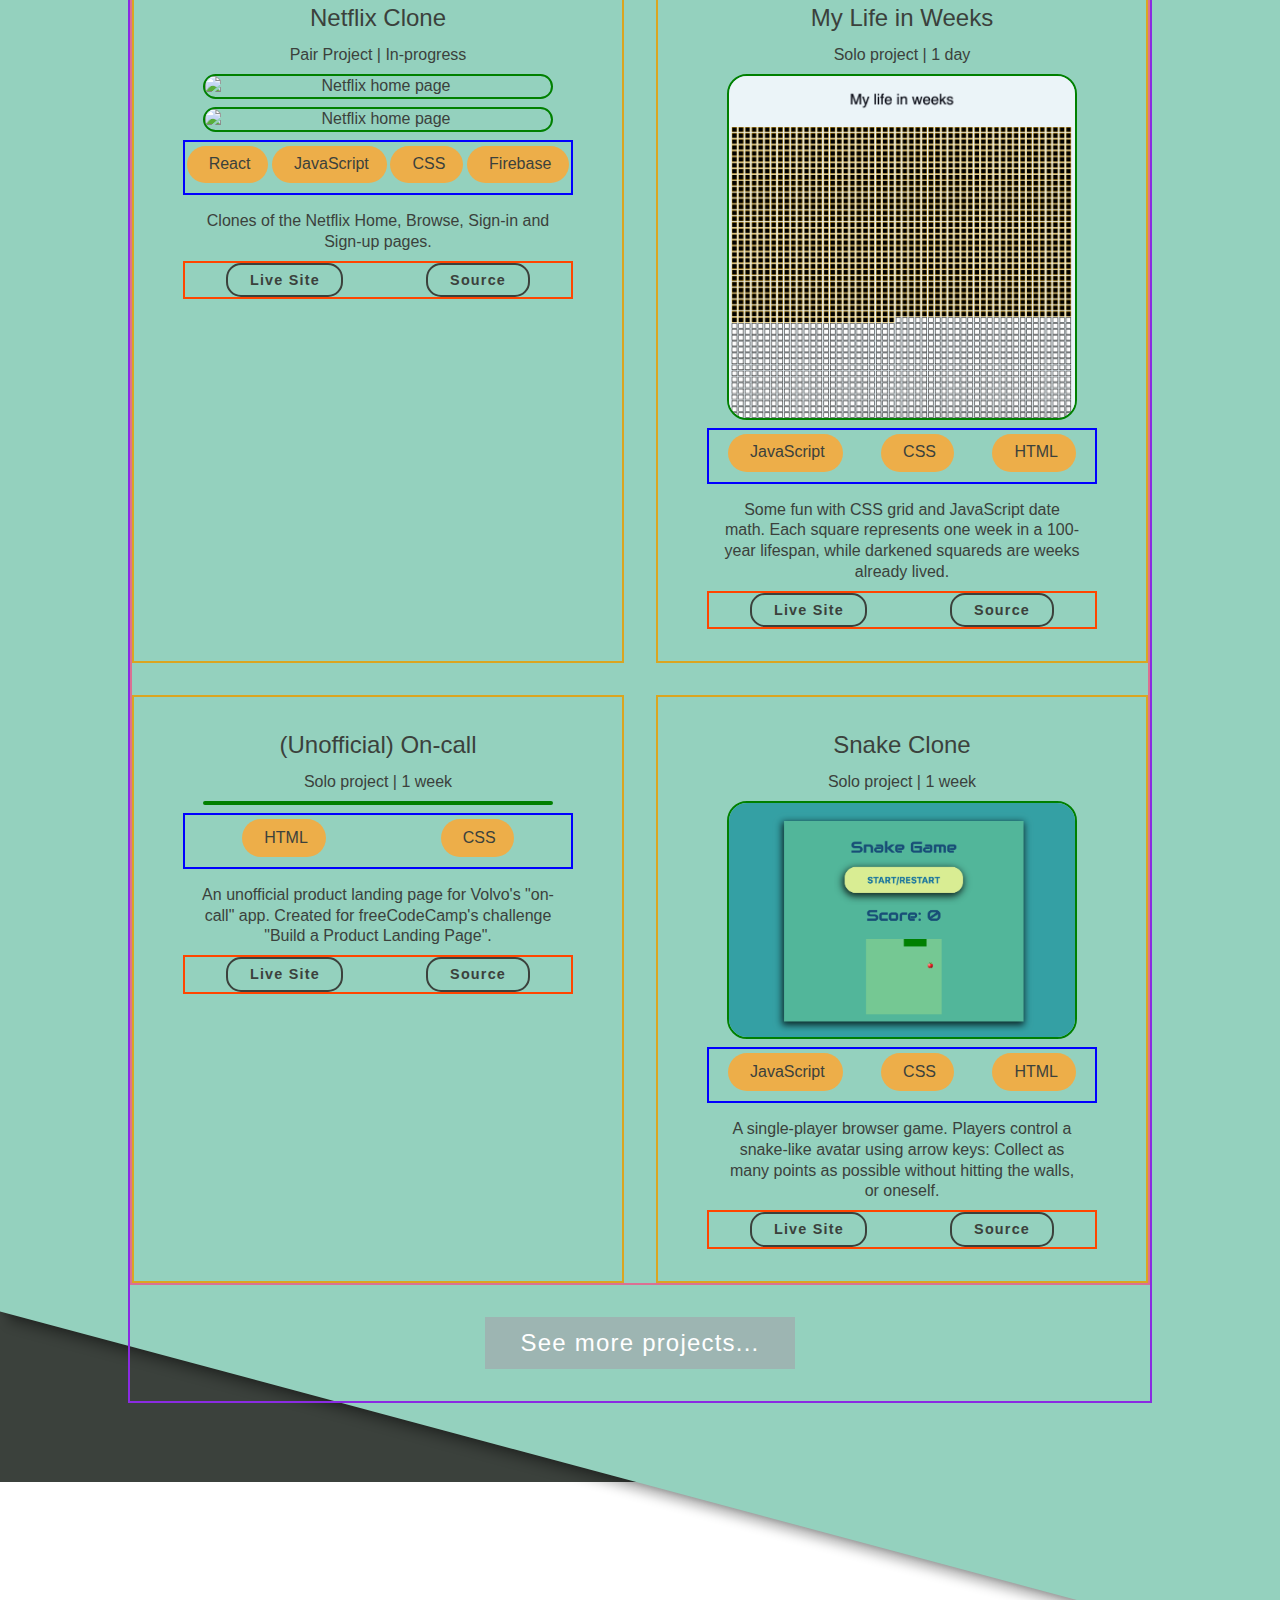
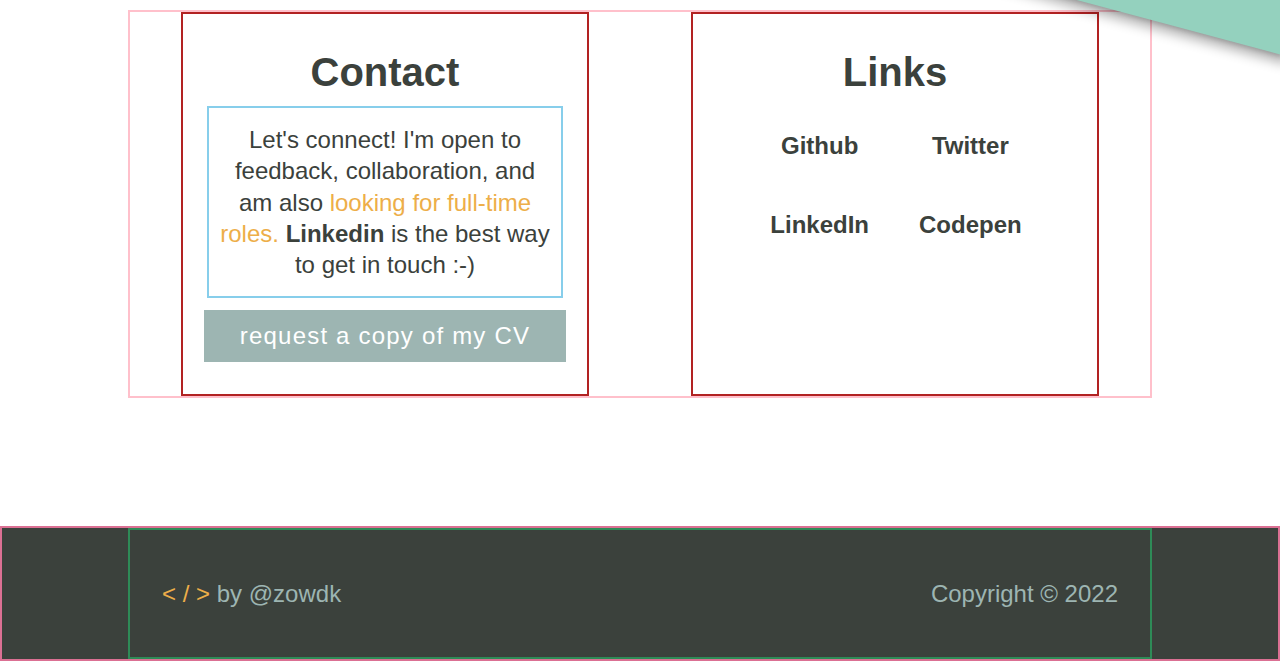
==== commit 85e914b0: "fix layout for hire-me page" ====
--- a/index.html
+++ b/index.html
@@ -374,7 +374,7 @@
 
             <!-- see more projects? -->
             <div class="project-box-footer">
-              <a href="#">
+              <a href="./pages/projects.html">
                 <button class="btn btn-portfolio">See more projects...</button>
               </a>
             </div>
--- a/css/styles.css
+++ b/css/styles.css
@@ -48,6 +48,7 @@
   font-size: var(--fs-body);
   line-height: 1.3;
   text-align: center;
+  overflow-x: hidden;
 }
 section {
   padding: 5em 2em;
@@ -158,8 +159,10 @@
 @media (min-width: 1000px) {
   .nav__list {
     max-width: 75%;
-  }
-} /* @media (max-width: 600px) { .nav__list-item { font-size: 1rem; } } */ /* @media (max-width: 1220px) { .nav__list-item { font-size: 1.25rem; } } */ /* Intro */
+    margin-right: -2em;
+  }
+}
+
 .hero-content {
   border: 2px solid slateblue;
   padding: 1em;
@@ -182,7 +185,7 @@
   flex-direction: column;
 }
 .section__title--intro {
-  max-width: 15ch;
+  width: 15ch;
 }
 .btn-connect {
   margin-block: 0.75em;
@@ -190,6 +193,33 @@
   width: fit-content;
   align-self: flex-end;
   font-size: var(--fs-h3);
+}
+
+@media (max-width: 1060px) {
+  .hero-content {
+    flex-direction: column;
+  }
+  .hero-box__img {
+    align-self: center;
+  }
+  .section__title--intro {
+    width: 18ch;
+    margin: 0 auto;
+    border: 2px solid red;
+  }
+  .hero-box__text {
+    justify-content: center;
+  }
+  .section__subtitle--intro {
+    align-self: end;
+    margin-right: 2em;
+  }
+}
+@media (max-width: 725px) {
+  .section__title--intro {
+    font-size: 2.25rem;
+    max-width: 100%;
+  }
 }
 .diagonal-box-left {
   position: relative;
@@ -233,7 +263,6 @@
   padding-block: 2em;
   padding-inline: 1em;
 }
-/* todo: update this style rule on other pages */
 .text-about {
   font-size: var(--fs-h3);
 }
@@ -269,6 +298,16 @@
 }
 .skill-icon {
   font-size: var(--fs-h1);
+}
+@media (max-width: 1050px) {
+  .container-inner--about {
+    flex-direction: column;
+  }
+  .about-box,
+  .skills-box {
+    margin: 0 auto;
+    width: 90%;
+  }
 }
 /* Section Favorite Projects */
 .container-inner--featured-projects {
@@ -350,6 +389,14 @@
 .btn-portfolio {
   font-size: var(--fs-h3);
 }
+@media (max-width: 1210px) {
+  .featured-projects--content {
+    grid-template-columns: 1fr;
+  }
+  .project-box-img-container {
+    width: 400px;
+  }
+}
 /* Section Contact */
 .section__contact {
   padding-block: 8em;
@@ -402,7 +449,16 @@
   font-size: var(--fs-h3);
   padding: 1em;
 }
-
+@media (max-width: 1210px) {
+  .container-inner--contact {
+    flex-direction: column;
+  }
+  .contact-box,
+  .links-box {
+    margin: 0 auto;
+    width: 80%;
+  }
+}
 /* Footer */
 footer {
   border: 2px solid palevioletred;
@@ -419,15 +475,12 @@
   font-size: var(--fs-h3);
 }
 
-/* @media (max-width: 1035px) {
-  .hero-content,
+@media (max-width: 630px) {
   .container-inner--about,
-  .container-inner--contact {
-    flex-direction: column;
-  }
-  .featured-projects--content {
-    grid-template-columns: 1fr;
-  }
-  .hero-content {
-  }
-} */
+  .container-inner--contact,
+  .container-inner--featured-projects,
+  .container-inner--footer {
+    width: 90vw;
+    margin: 0 auto;
+  }
+}
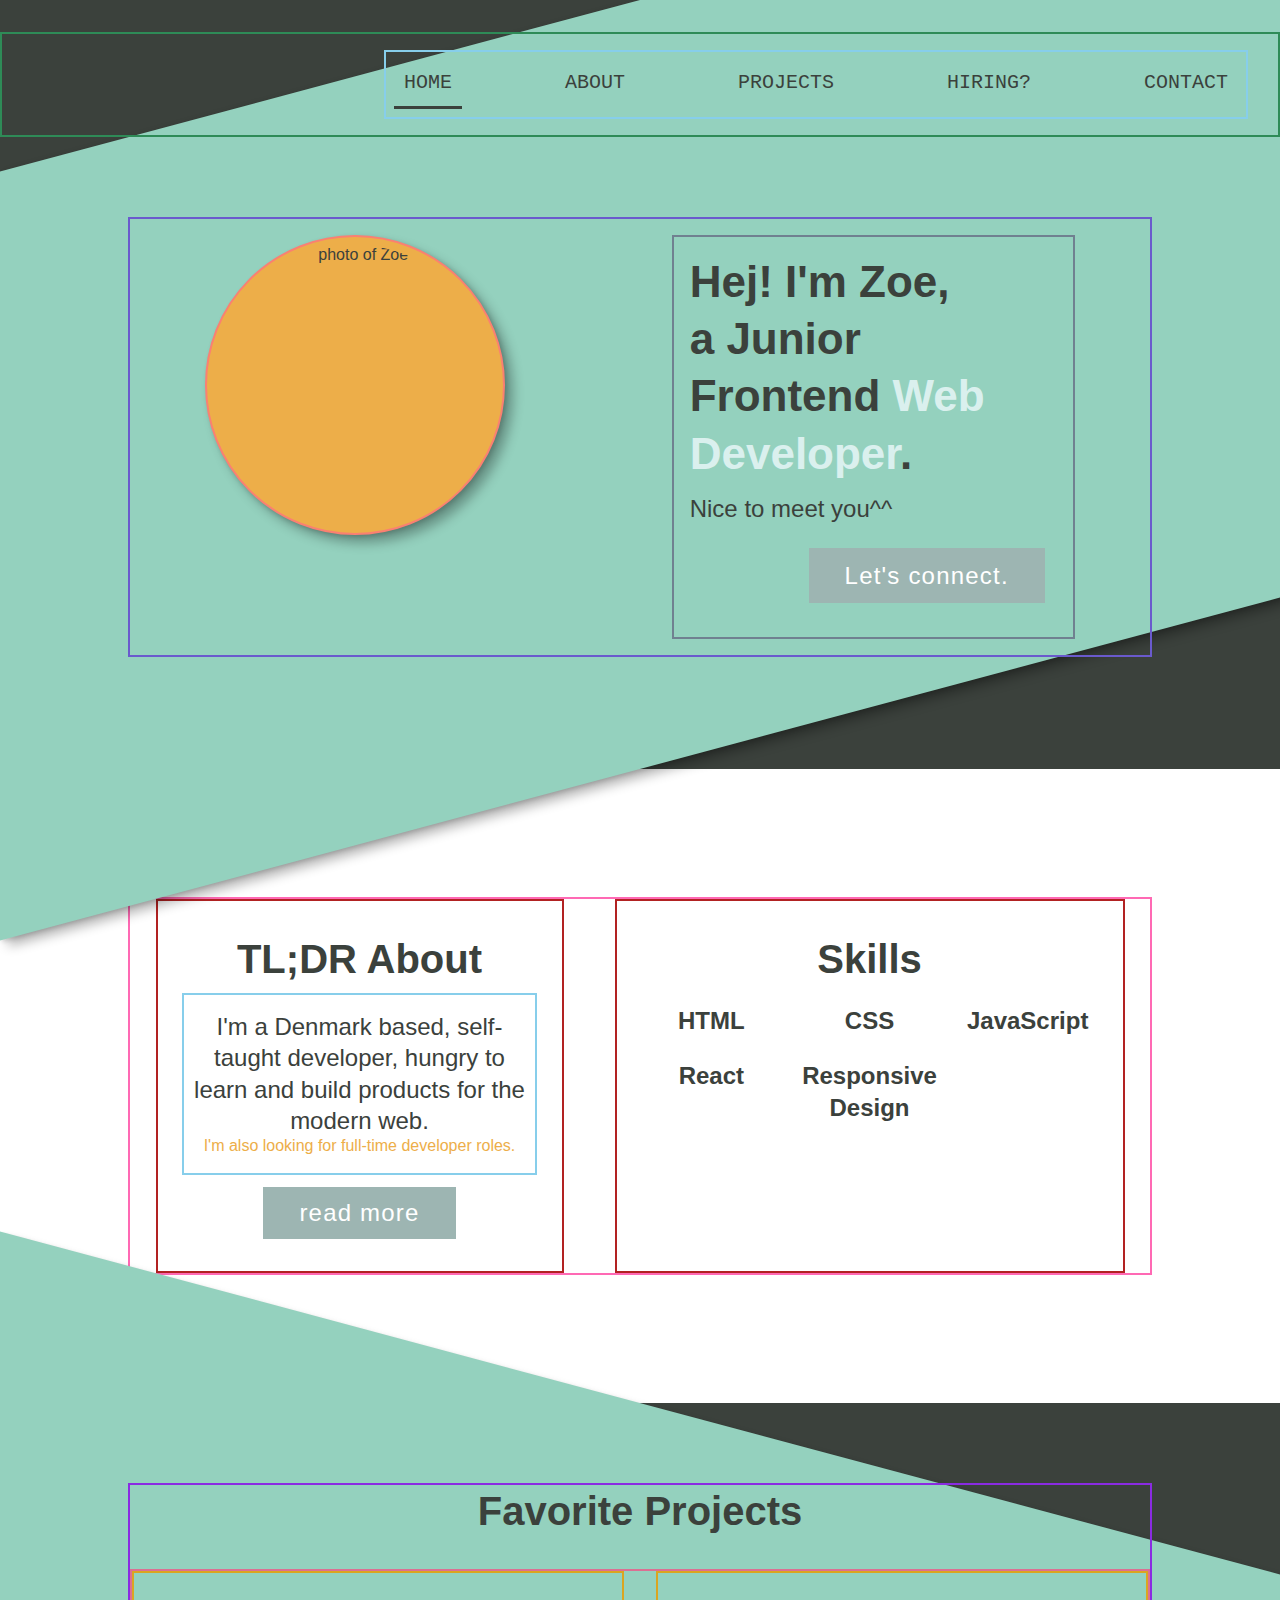
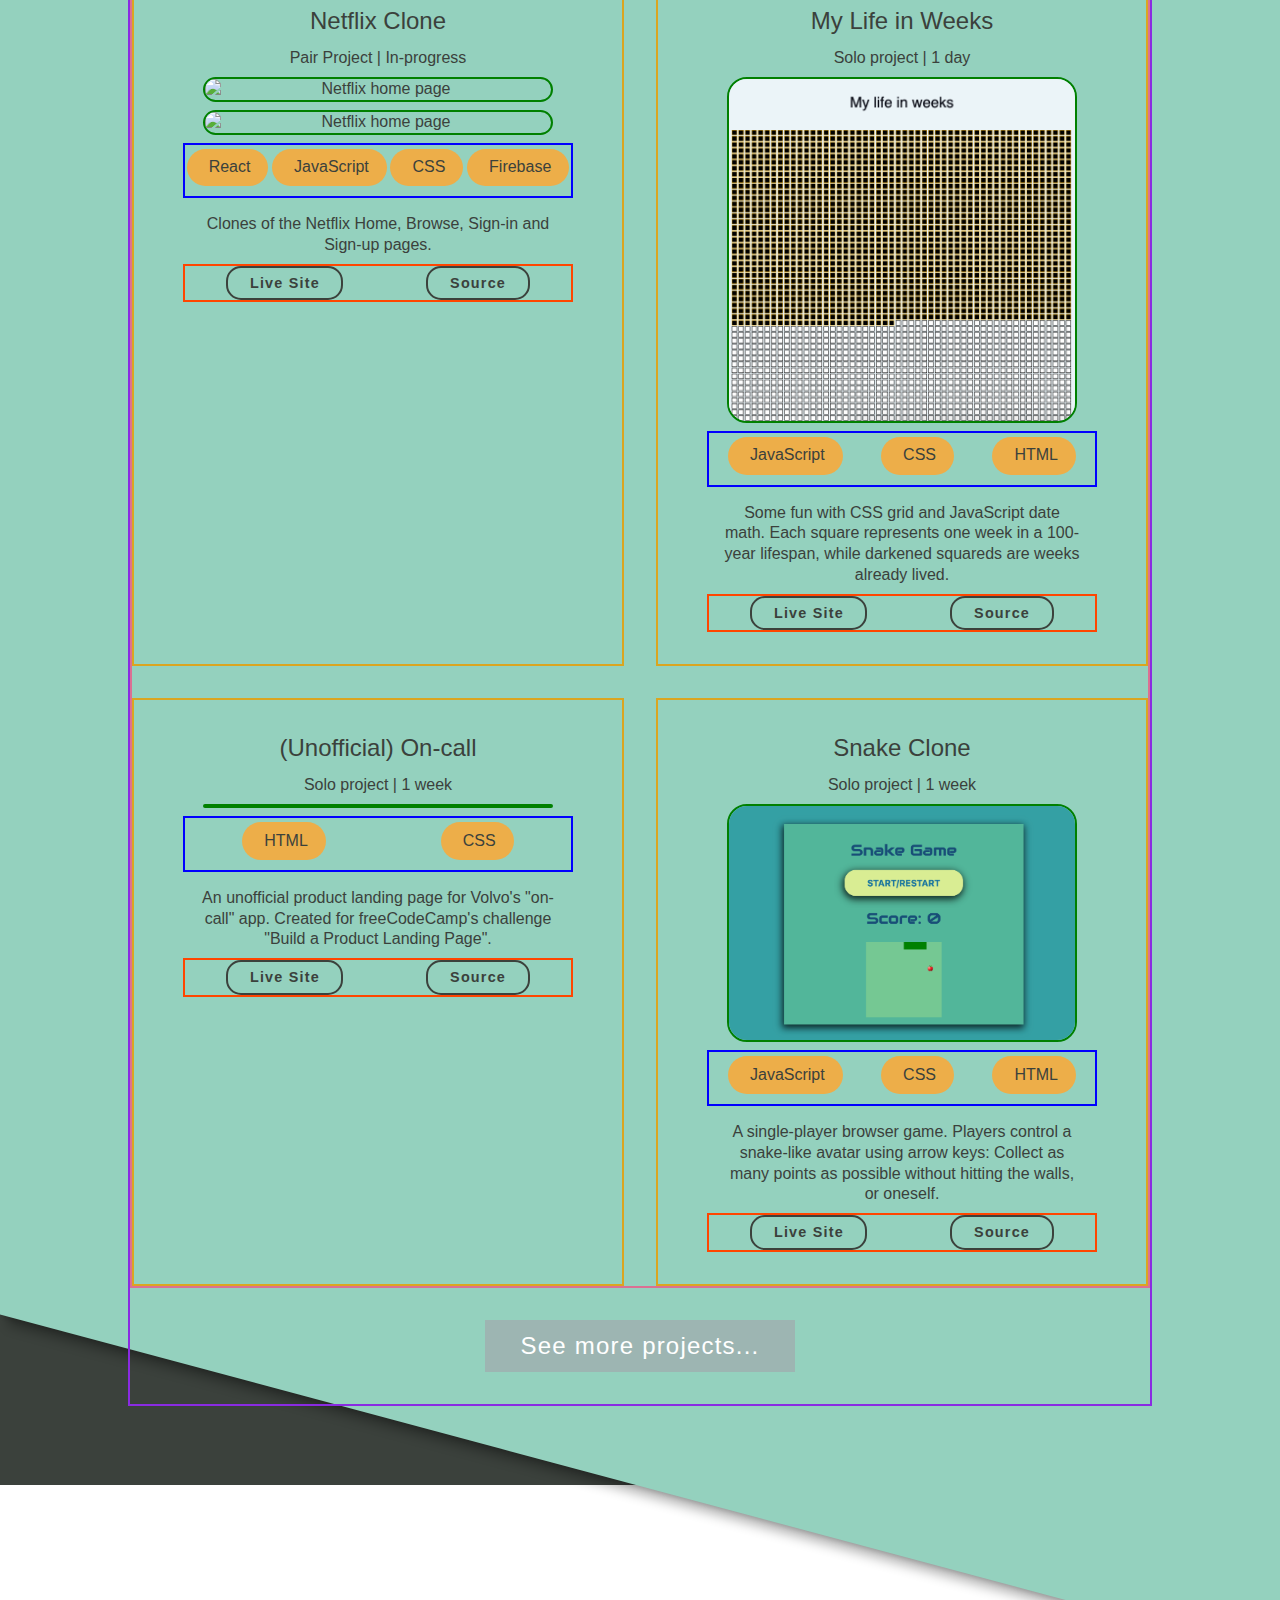
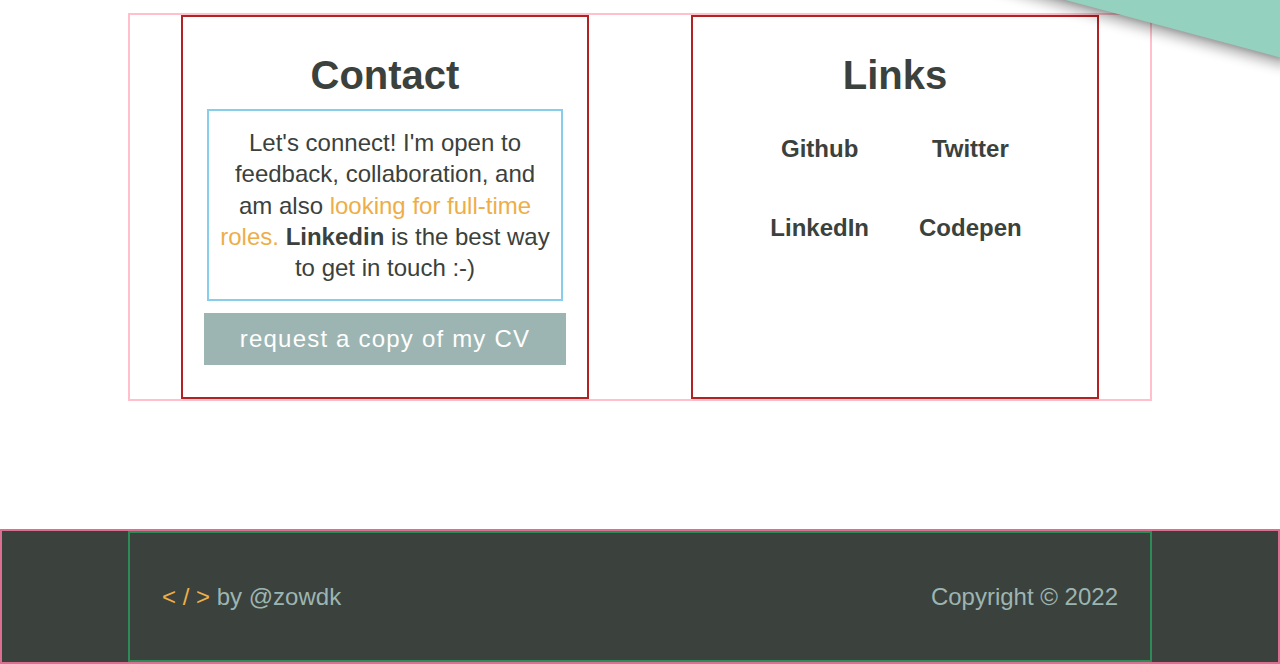
==== commit c020300f: "make nav more consistent across site" ====
--- a/index.html
+++ b/index.html
@@ -20,6 +20,9 @@
           <!-- Navigation -->
           <nav class="nav">
             <ul class="nav__list flex">
+              <li class="nav__list-item active">
+                <a href="./index.html" class="nav__link">Home</a>
+              </li>
               <li class="nav__list-item">
                 <a href="#about" class="nav__link">About</a>
               </li>
--- a/css/styles.css
+++ b/css/styles.css
@@ -30,14 +30,6 @@
   --bs: 0.5em 0.5em 0.75em rgba(0, 0, 0, 0.3),
     0.125em 0.125em 0.25em rgba(0, 0, 0, 0.15);
 }
-/* @media (max-width: 960px) {
-  :root {
-    --fs-h1: 2.5rem;
-    --fs-h2: 2.25rem;
-    --fs-h3: 1.25rem;
-    --fs-body: 1rem;
-  }
-} */
 
 /* General Styles */
 
@@ -74,6 +66,9 @@
 }
 .bg-light {
   background-color: var(--clr-light);
+}
+.active {
+  border-bottom: 3px solid var(--clr-dark);
 }
 /* Buttons */
 .btn {
@@ -184,6 +179,9 @@
   text-align: left;
   flex-direction: column;
 }
+.hero-box__text span {
+  color: var(--clr-accent-200);
+}
 .section__title--intro {
   width: 15ch;
 }
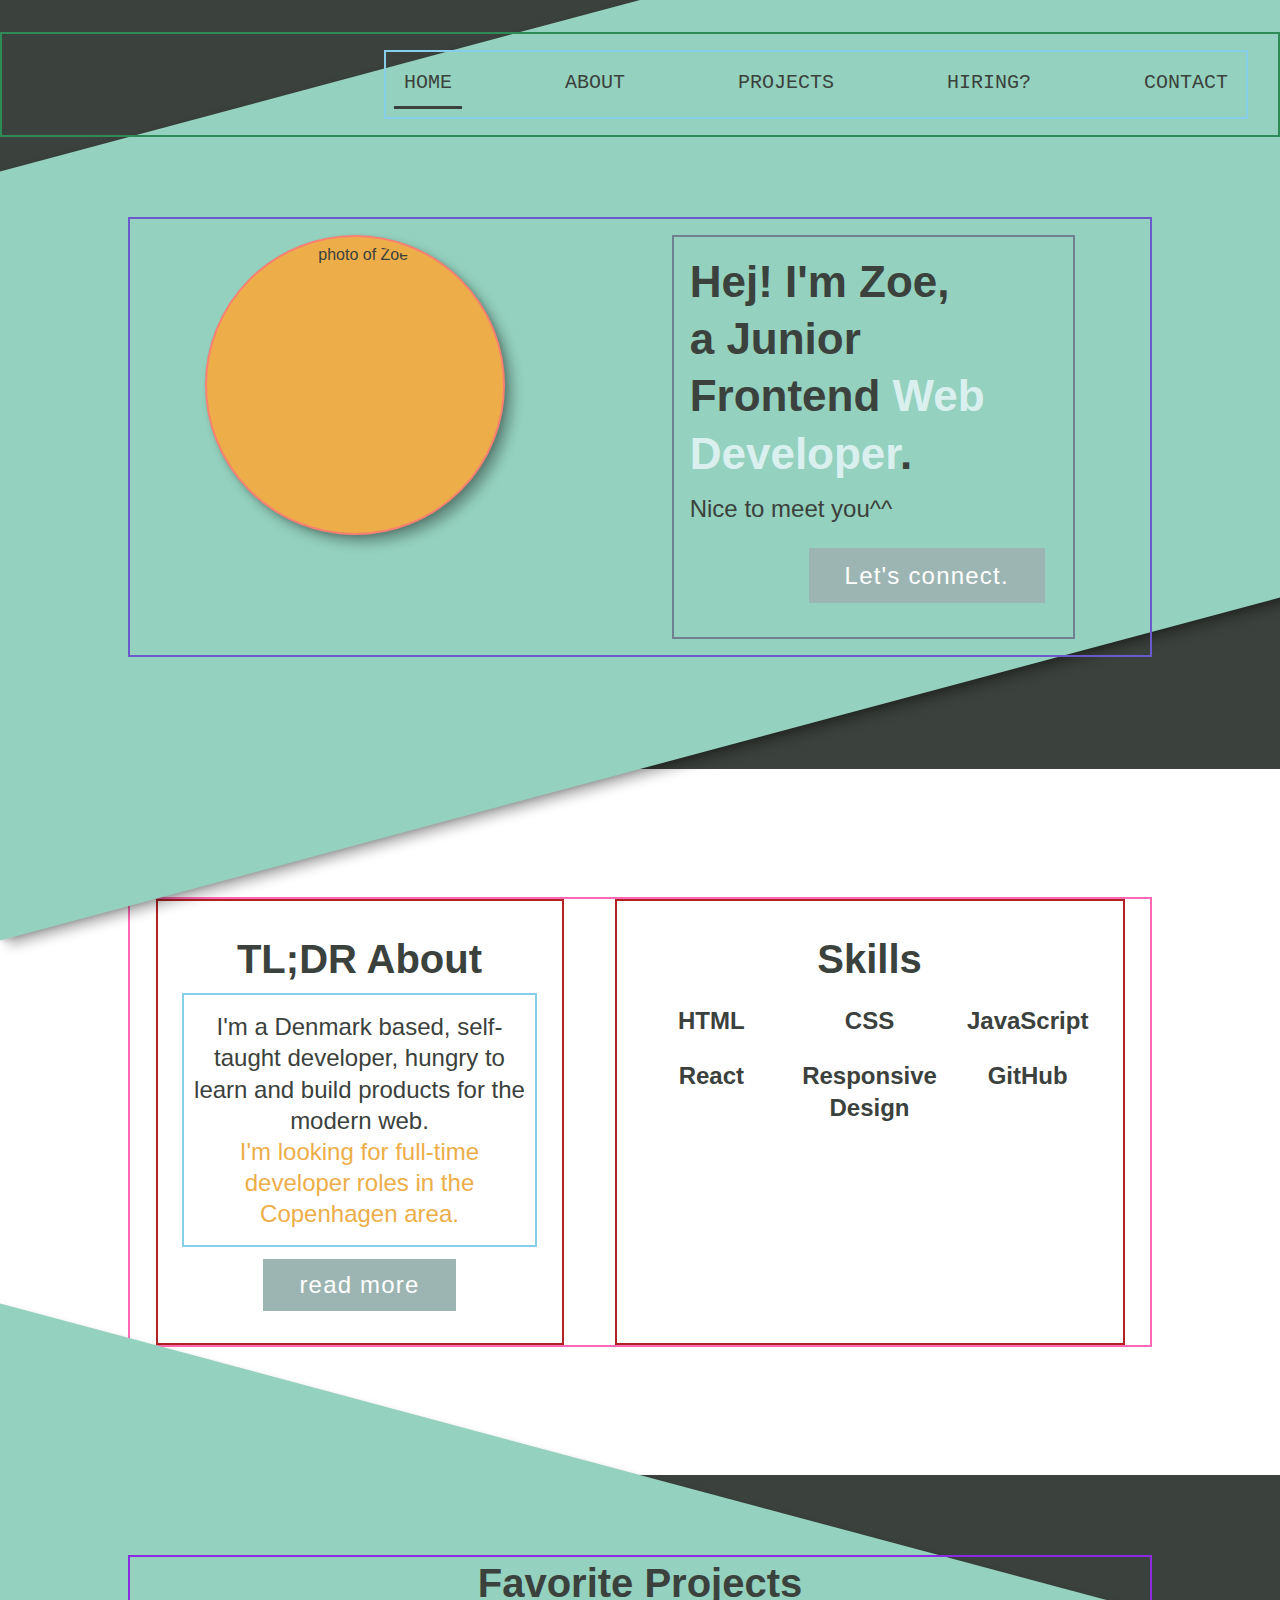
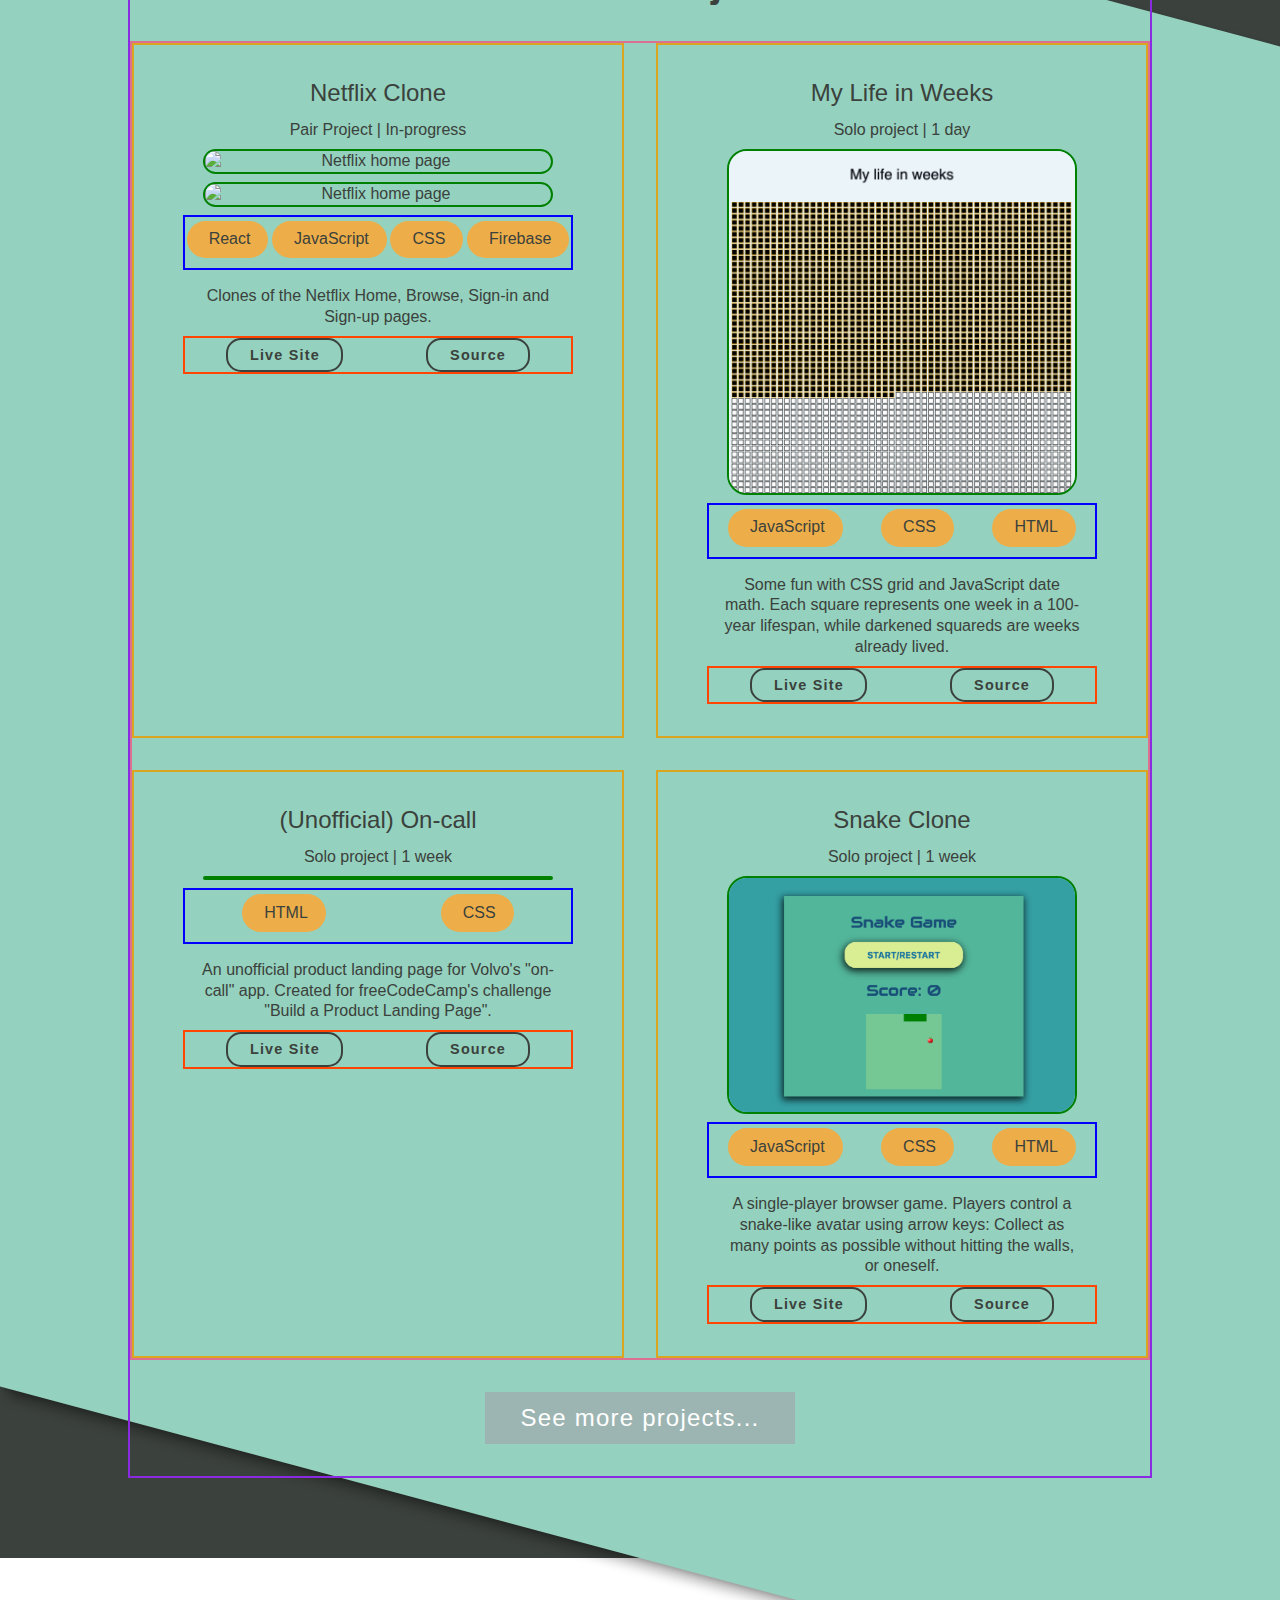
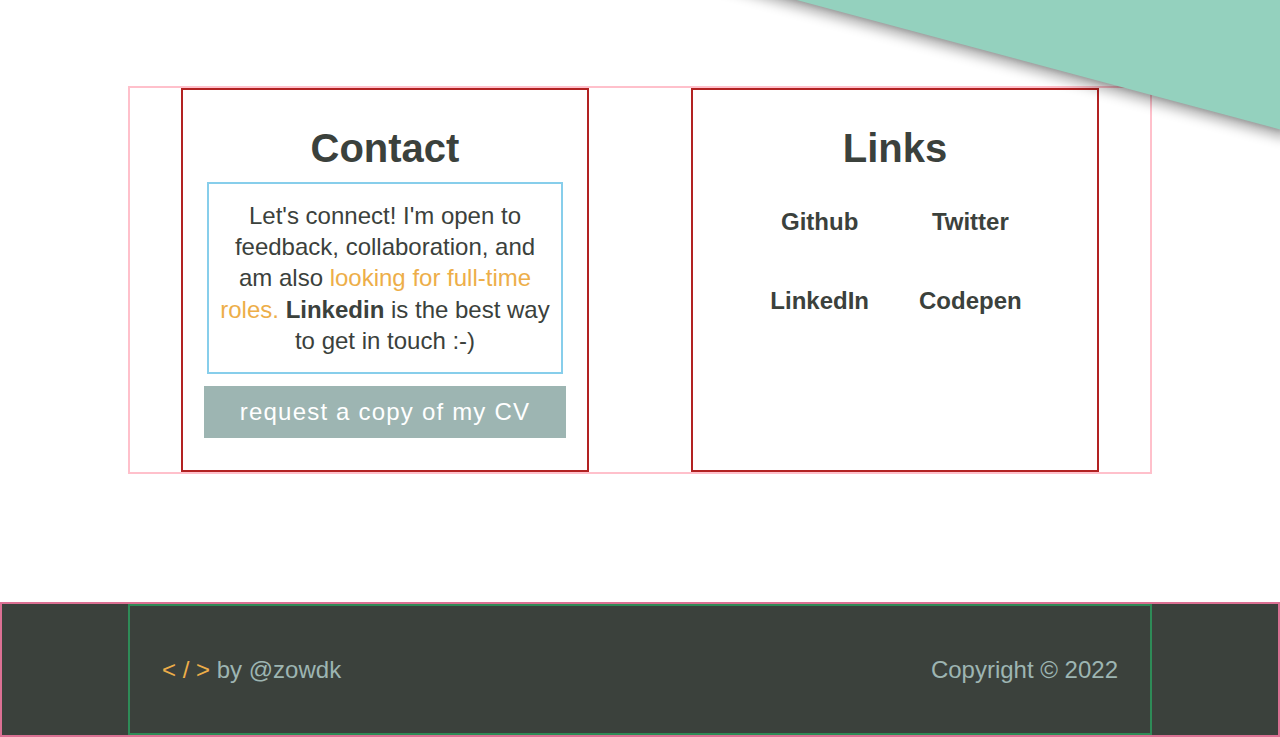
==== commit c8ad6ad8: "add accent icons" ====
--- a/index.html
+++ b/index.html
@@ -80,8 +80,11 @@
                 I'm a Denmark based, self-taught developer, hungry to learn and
                 build products for the modern web.
               </p>
-              <a class="link__hire-me accent-link" href="./pages/hire-me.html"
-                ><p>I'm also looking for full-time developer roles.</p></a
+              <a class="link__hire-me text-about" href="./pages/hire-me.html"
+                ><p>
+                  I'm looking for full-time developer roles in the Copenhagen
+                  area.
+                </p></a
               >
             </div>
           </div>
@@ -116,14 +119,11 @@
                 <i class="fas fa-mobile-alt skill-icon"></i>
                 <h3 class="skill-name">Responsive Design</h3>
               </div>
-              <!-- <div class="skills-box-small flex">
-                <i class="fas fa-universal-access skill-icon"></i>
-                <h3 class="skill-name">Accessibility</h3>
-              </div> -->
-            </div>
-            <!-- <a href="./pages/hire-me.html">
-              <button class="btn btn--hire-me">things I'm good at</button>
-            </a> -->
+              <div class="skills-box-small flex">
+                <i class="fa-brands fa-github skill-icon"></i>
+                <h3 class="skill-name">GitHub</h3>
+              </div>
+            </div>
           </div>
         </div>
       </div>
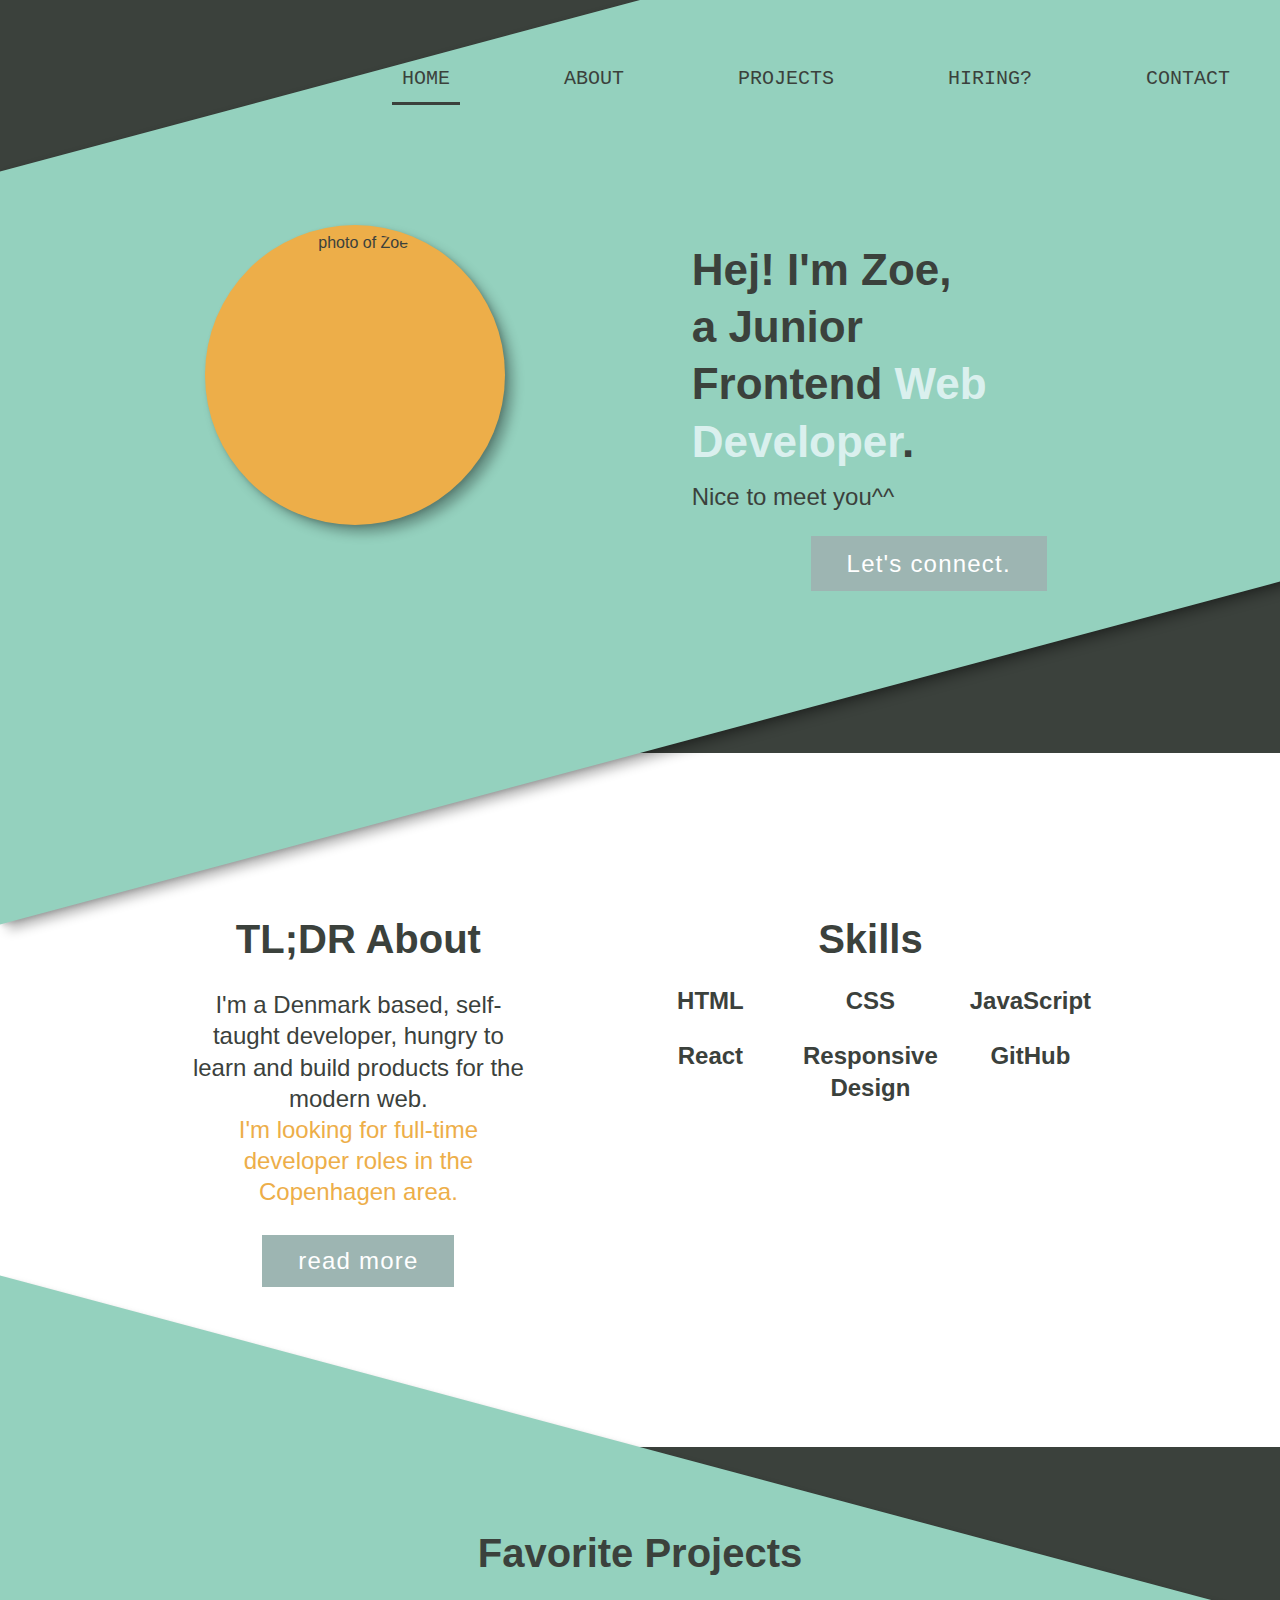
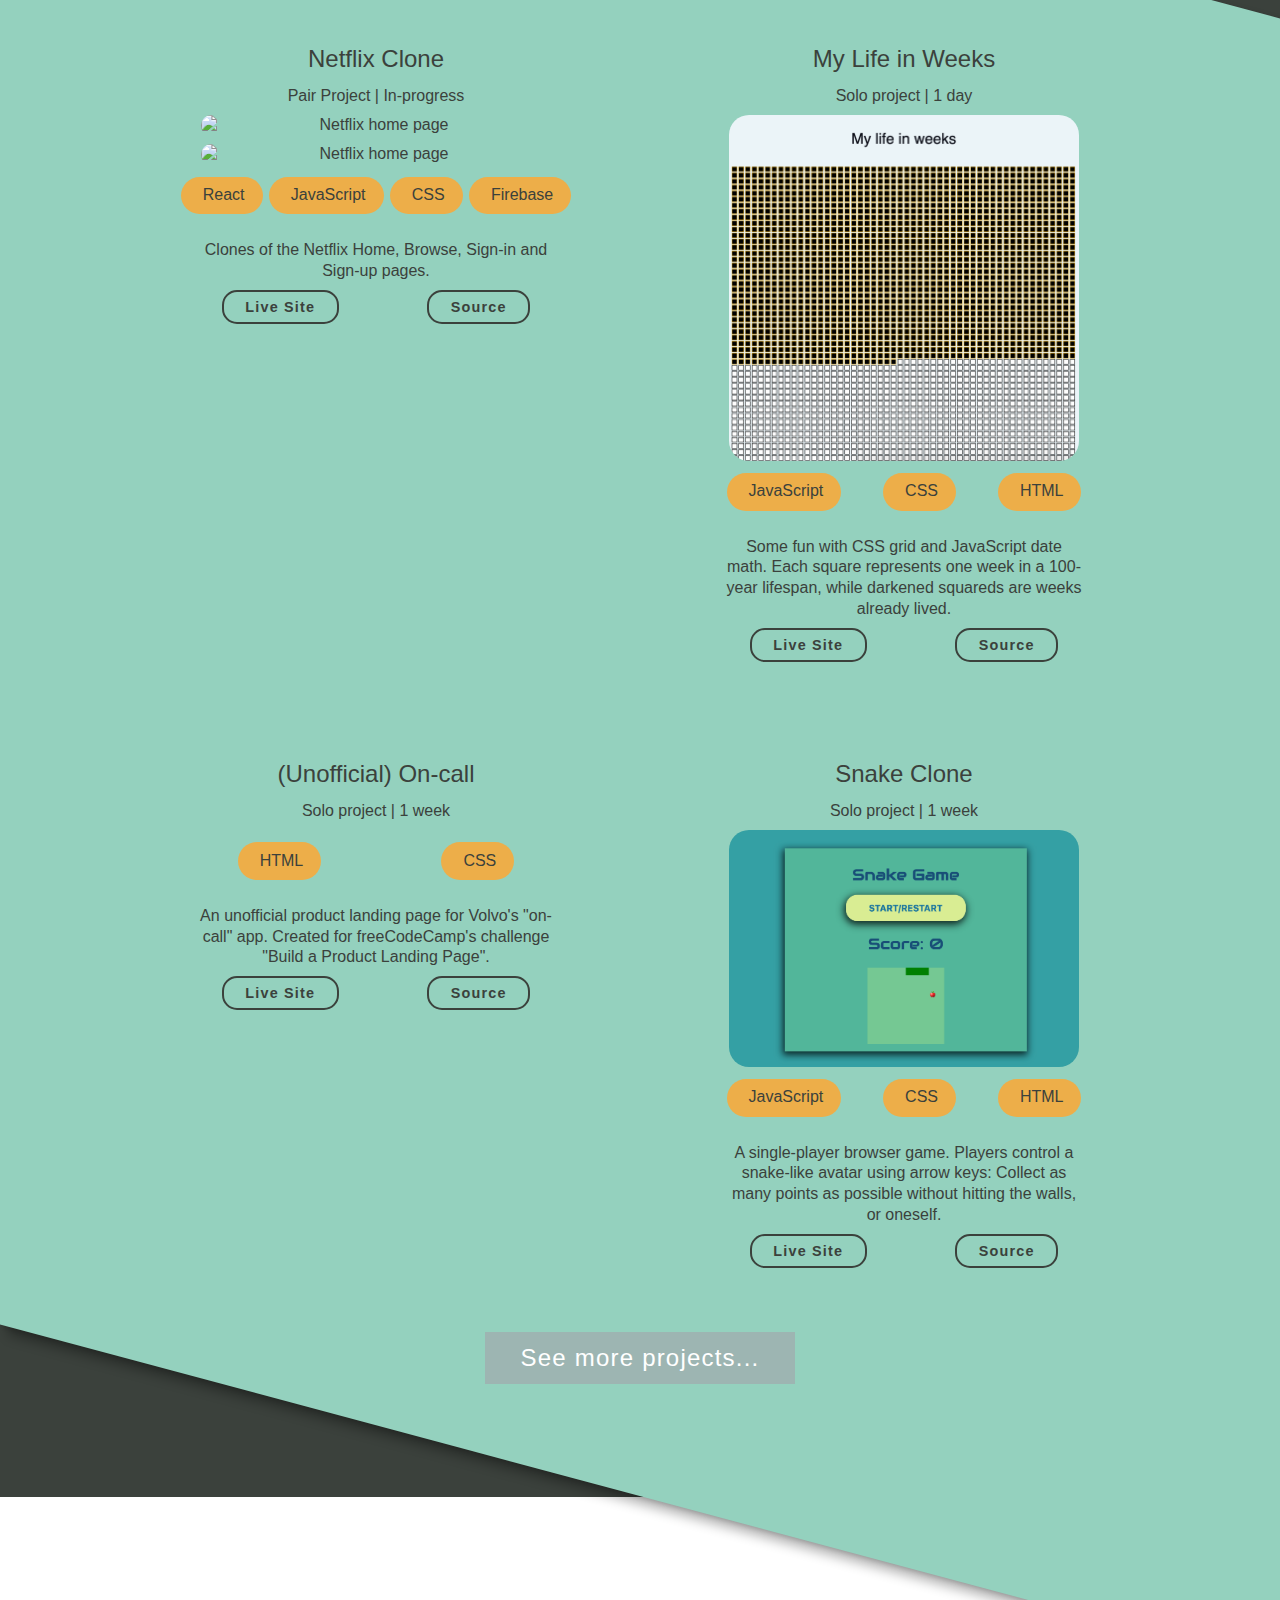
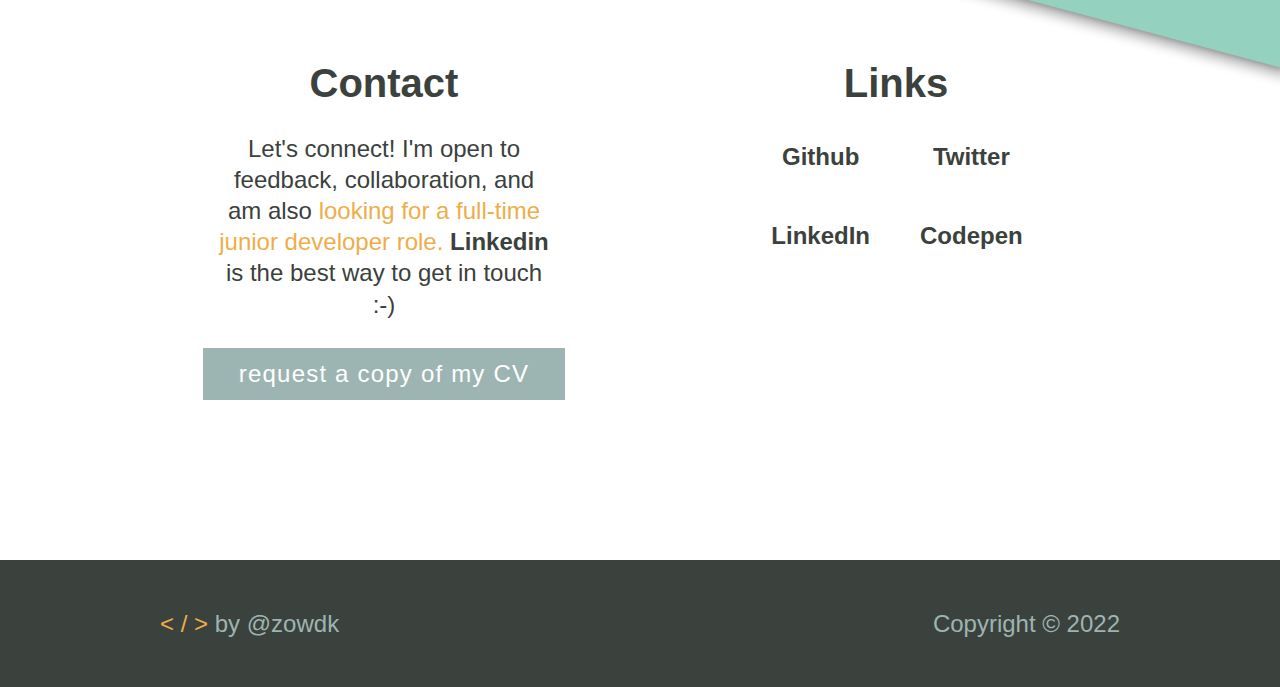
==== commit 3e4d47dc: "update contact text" ====
--- a/index.html
+++ b/index.html
@@ -399,7 +399,7 @@
               <p class="text-contact">
                 Let's connect! I'm open to feedback, collaboration, and am
                 also<a class="link__hire-me" href="./pages/hire-me.html">
-                  looking for full-time roles.</a
+                  looking for a full-time junior developer role.</a
                 >
 
                 <a href="https://www.linkedin.com/in/zoemolivier/"
--- a/css/styles.css
+++ b/css/styles.css
@@ -32,7 +32,9 @@
 }
 
 /* General Styles */
-
+html {
+  scroll-behavior: smooth;
+}
 body {
   background-color: var(--clr-dark);
   color: var(--clr-dark);
@@ -116,7 +118,6 @@
 
 /* Header */
 header {
-  border: 2px solid seagreen;
   padding: 1em;
 }
 .nav {
@@ -125,7 +126,6 @@
 }
 .nav__list {
   list-style-type: none;
-  border: 2px solid skyblue;
   padding: 0.5em;
   justify-content: space-between;
   width: 90%;
@@ -159,13 +159,11 @@
 }
 
 .hero-content {
-  border: 2px solid slateblue;
   padding: 1em;
   column-gap: 3em;
   justify-content: space-around;
 }
 .hero-box__img {
-  border: 2px solid salmon;
   padding: 0.5em;
   width: 300px;
   height: 300px;
@@ -174,7 +172,6 @@
   background: var(--clr-accent-500);
 }
 .hero-box__text {
-  border: 2px solid slategray;
   padding: 1em;
   text-align: left;
   flex-direction: column;
@@ -203,7 +200,6 @@
   .section__title--intro {
     width: 18ch;
     margin: 0 auto;
-    border: 2px solid red;
   }
   .hero-box__text {
     justify-content: center;
@@ -222,8 +218,6 @@
 .diagonal-box-left {
   position: relative;
   background: var(--clr-accent-400);
-  /* background: linear-gradient(315deg, var(--clr-light), var(--clr-accent-400)); */
-  /* background: linear-gradient(315deg, #f0027f, #75489f); */
   transform: skewY(-15deg);
   padding-block: 2em;
   box-shadow: var(--bs);
@@ -248,7 +242,6 @@
 }
 .container-inner--about {
   flex-direction: row;
-  border: 2px solid hotpink;
   justify-content: space-around;
 }
 /* todo: make a generic BOX style rule? */
@@ -256,7 +249,6 @@
 .skills-box {
   flex-direction: column;
   align-items: center;
-  border: 2px solid firebrick;
   width: 40%;
   padding-block: 2em;
   padding-inline: 1em;
@@ -269,7 +261,6 @@
 }
 
 .about-box--content {
-  border: 2px solid skyblue;
   max-width: 40ch;
   padding: 1em 0.5em;
   font-weight: 200;
@@ -308,21 +299,16 @@
   }
 }
 /* Section Favorite Projects */
-.container-inner--featured-projects {
-  border: 2px solid blueviolet;
-}
 .featured-projects--title {
   margin-bottom: 2em;
 }
 .featured-projects--content {
-  border: 2px solid palevioletred;
   grid-template-columns: 1fr 1fr;
   grid-gap: 2em;
 }
 .project-box {
   flex-direction: column;
   align-items: center;
-  border: 2px solid goldenrod;
   padding-block: 2em;
 }
 .project-header {
@@ -336,14 +322,12 @@
 .project-box-img-container {
   width: 350px;
   height: auto;
-  border: 2px solid green;
   border-radius: 20px;
   margin-bottom: 0.5em;
 }
 .project-box-tech-stack {
   justify-content: space-around;
   flex-wrap: wrap;
-  border: 2px solid blue;
   width: 80%;
   padding-block: 0.25em;
   margin-bottom: 0.5em;
@@ -367,7 +351,6 @@
   margin-block: 0.5em;
 }
 .project-box-btn-container {
-  border: 2px solid orangered;
   width: 80%;
   justify-content: space-around;
 }
@@ -400,7 +383,6 @@
   padding-block: 8em;
 }
 .container-inner--contact {
-  border: 2px solid pink;
   flex-direction: row;
   justify-content: space-around;
 }
@@ -411,18 +393,15 @@
 .links-box {
   flex-direction: column;
   align-items: center;
-  border: 2px solid firebrick;
   width: 40%;
   padding-block: 2em;
   padding-inline: 1em;
 }
 .contact-box--content {
-  border: 2px solid skyblue;
   max-width: 40ch;
   padding: 1em 0.5em;
 }
 
-/* todo: apply changes to other pages */
 .text-contact {
   font-weight: 200;
   font-size: var(--fs-h3);
@@ -459,12 +438,10 @@
 }
 /* Footer */
 footer {
-  border: 2px solid palevioletred;
   background: var(--clr-dark);
   color: var(--clr-accent-300);
 }
 .container-inner--footer {
-  border: 2px solid seagreen;
   flex-direction: row;
   padding: 3em 2em;
 }
